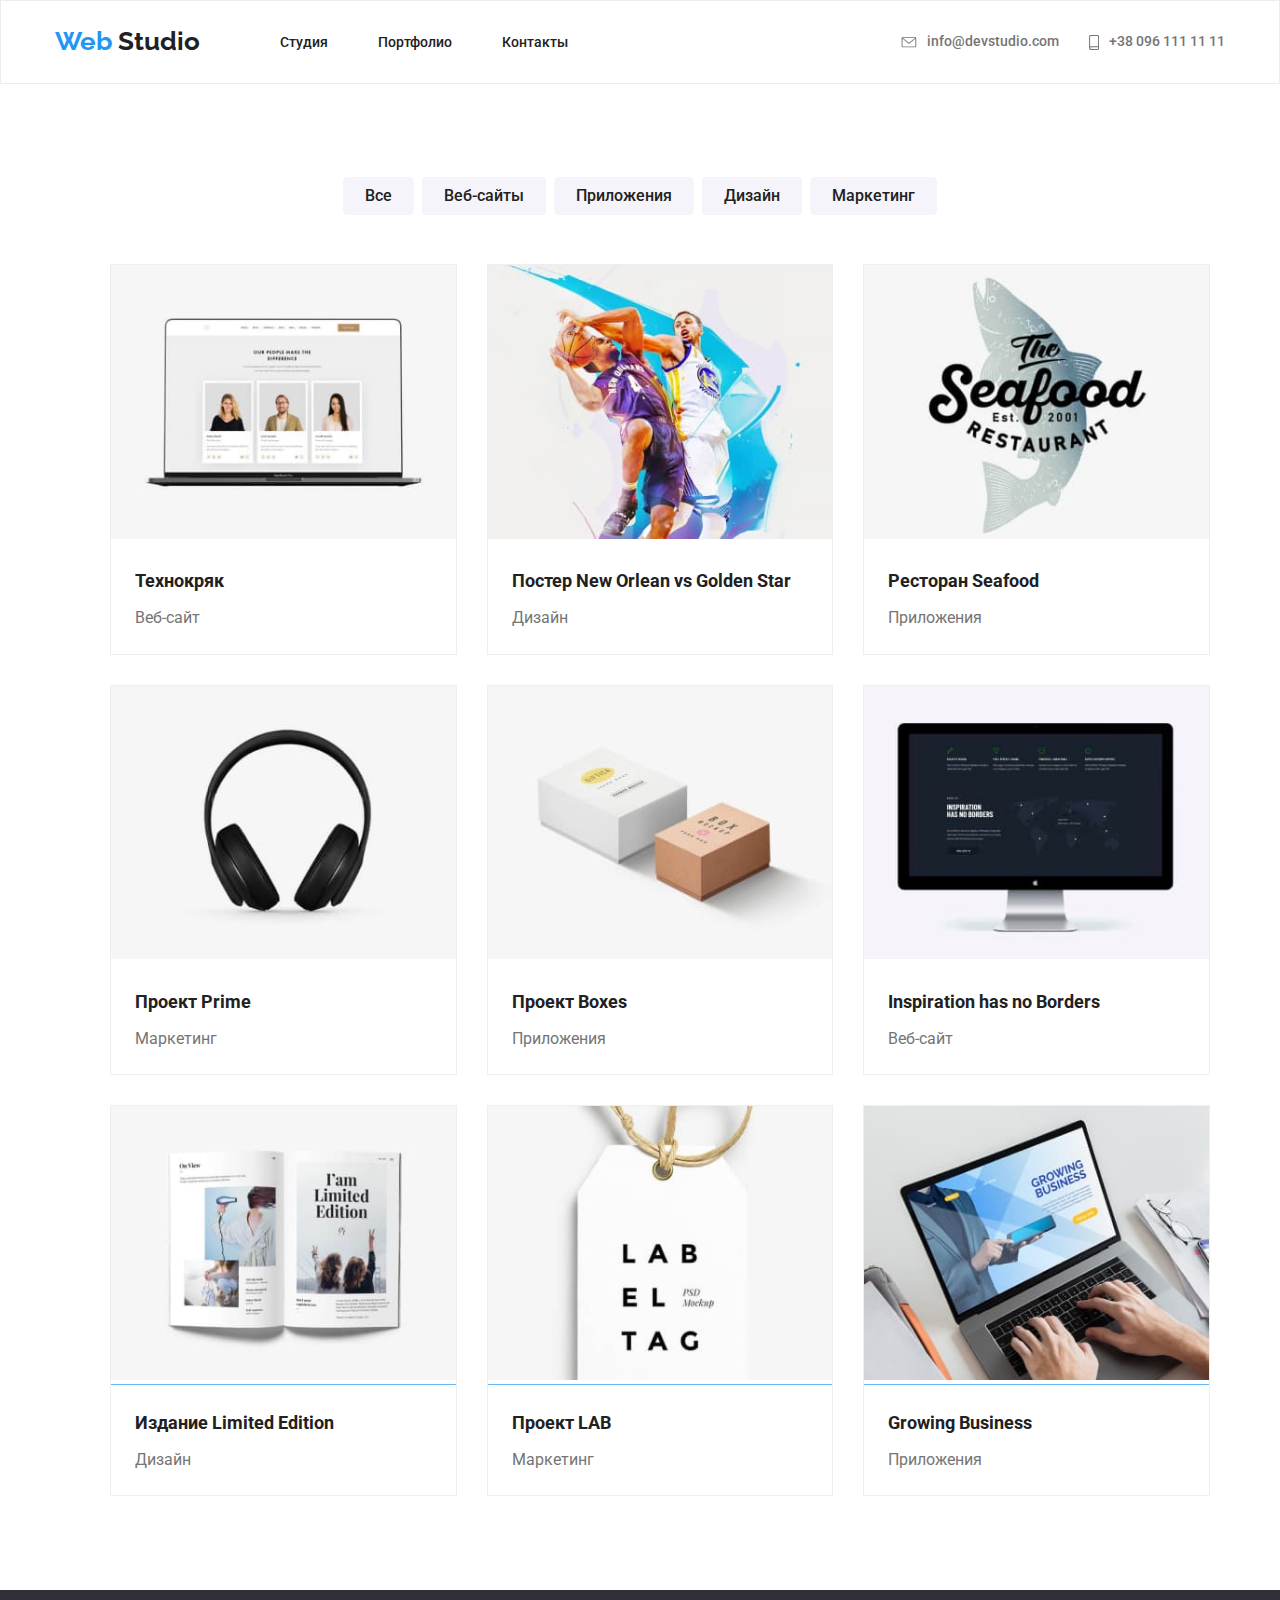
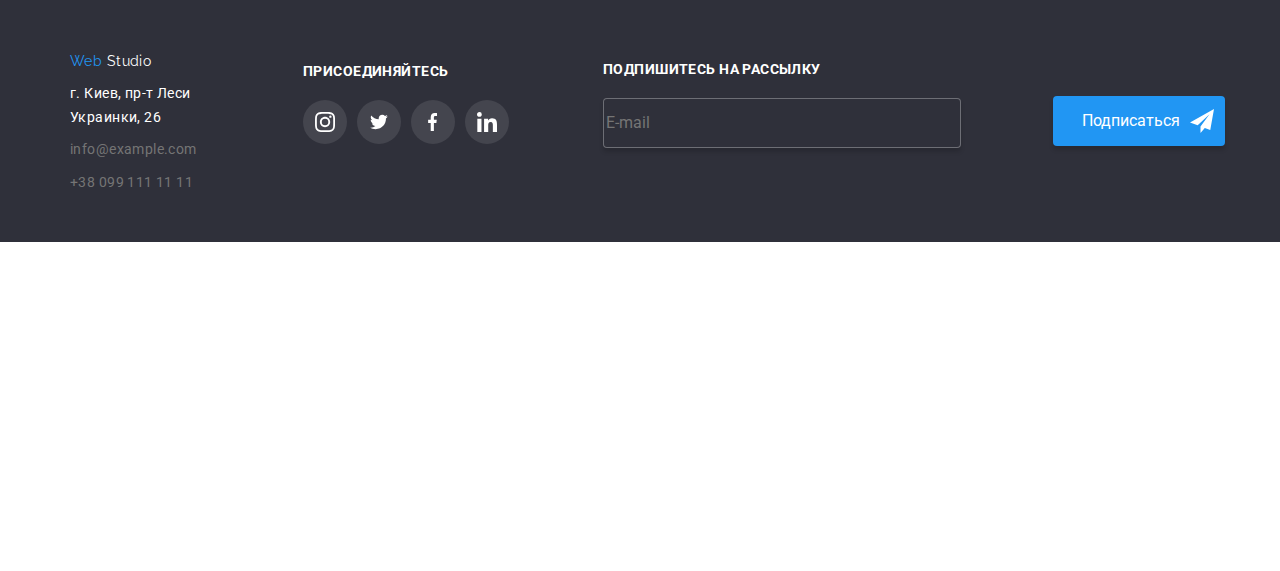
==== portfolio.html @ 1dc83dec "Копирует файлы дз 7" ====
<!DOCTYPE html>
<html lang="en">
  <head>
    <meta charset="UTF-8" />
    <meta name="viewport" content="width=device-width, initial-scale=1.0" />
    <title>Homework1</title>
    <link
      href="https://fonts.googleapis.com/css2?family=Raleway:wght@700&family=Roboto:wght@400;500;700;900&display=swap"
      rel="stylesheet"
    />
    <link
      rel="stylesheet"
      href="https://cdnjs.cloudflare.com/ajax/libs/modern-normalize/0.6.0/modern-normalize.min.css"
    />

    <link rel="stylesheet" href="./css/main.min.css" />
  </head>
  <body>
    <header class="page-header">
      <nav class="container main-nav">
        <a href="./index.html" class="logo">
          <span class="logo-accent">Web</span>
          <span class="logo-black">Studio</span>
        </a>
        <ul class="site-nav list">
          <li class="item"><a href="#" class="link border">Студия</a></li>
          <li class="item">
            <a href="./portfolio.html" class="link">Портфолио</a>
          </li>
          <li class="item"><a href="#" class="link">Контакты</a></li>
        </ul>
        <ul class="adress-nav list">
          <li class="item">
            <a href="mailto:@devstudio.com" class="link">
              <svg class="icon-message" width="16px" height="11px">
                <use href="./img/symbol-defs (1).svg#icon-message"></use>
              </svg>
              info@devstudio.com
            </a>
          </li>
          <li class="item">
            <a href="tel:+380961111111" class="link">
              <svg class="icon-telephone" width="10px" height="15px">
                <use href="./img/symbol-defs (1).svg#icon-telephone"></use>
              </svg>
              +38 096 111 11 11</a
            >
          </li>
        </ul>
      </nav>
    </header>
    <main>
      <section class="portfolio">
        <div class="container">
          <h1 class="heading">Sites</h1>
          <ul class="list-button">
            <li class="item"><button class="button">Все</button></li>
            <li class="item"><button class="button">Веб-сайты</button></li>
            <li class="item"><button class="button">Приложения</button></li>
            <li class="item"><button class="button">Дизайн</button></li>
            <li class="item"><button class="button">Маркетинг</button></li>
          </ul>

          <ul class="list-flex">
            <li class="flex-item">
              <a class="link" href="#">
                <div class="position-portfolio">
                  <img
                    src="./img/portfolio-1.jpg"
                    alt="Технокряк"
                    width="100%"
                  />
                  <p class="text">
                    Технокряк это современная площадка распространения
                    коронавируса. Компании используют эту платформу для
                    цифрового шпионажа и атак на защищённые сервера конкурентов.
                  </p>
                </div>
                <div>
                  <h2 class="title">Технокряк</h2>
                  <p class="site">Веб-сайт</p>
                </div>
              </a>
            </li>
            <li class="flex-item">
              <a href="#" class="link">
                <div class="position-portfolio">
                  <img
                    src="./img/portfolio-2.jpg"
                    alt="Постер New Orlean vs Golden Star"
                    width="100%"
                  />
                  <p class="text">
                    Технокряк это современная площадка распространения
                    коронавируса. Компании используют эту платформу для
                    цифрового шпионажа и атак на защищённые сервера конкурентов.
                  </p>
                </div>
                <div>
                  <h2 class="title">Постер New Orlean vs Golden Star</h2>
                  <p class="site">Дизайн</p>
                </div>
              </a>
            </li>
            <li class="flex-item">
              <a href="#" class="link">
                <div class="position-portfolio">
                  <img
                    src="./img/portfolio-3.jpg"
                    alt="Ресторан Seafood"
                    width="100%"
                  />
                  <p class="text">
                    Технокряк это современная площадка распространения
                    коронавируса. Компании используют эту платформу для
                    цифрового шпионажа и атак на защищённые сервера конкурентов.
                  </p>
                </div>
                <div>
                  <h2 class="title">Ресторан Seafood</h2>
                  <p class="site">Приложения</p>
                </div>
              </a>
            </li>
            <li class="flex-item">
              <a href="#" class="link">
                <div class="position-portfolio">
                  <img
                    src="./img/portfolio-4.jpg"
                    alt="Проект Prime"
                    width="100%"
                  />
                  <p class="text">
                    Технокряк это современная площадка распространения
                    коронавируса. Компании используют эту платформу для
                    цифрового шпионажа и атак на защищённые сервера конкурентов.
                  </p>
                </div>
                <div>
                  <h2 class="title">Проект Prime</h2>
                  <p class="site">Маркетинг</p>
                </div>
              </a>
            </li>
            <li class="flex-item">
              <a href="#" class="link">
                <div class="position-portfolio">
                  <img
                    src="./img/portfolio-5.jpg"
                    alt="Проект Boxes"
                    width="100%"
                  />

                  <p class="text">
                    Технокряк это современная площадка распространения
                    коронавируса. Компании используют эту платформу для
                    цифрового шпионажа и атак на защищённые сервера конкурентов.
                  </p>
                </div>
                <div>
                  <h2 class="title">Проект Boxes</h2>
                  <p class="site">Приложения</p>
                </div>
              </a>
            </li>
            <li class="flex-item">
              <a href="#" class="link">
                <div class="position-portfolio">
                  <img
                    src="./img/portfolio-6.jpg"
                    alt="Inspiration has no Borders"
                    width="100%"
                  />

                  <p class="text">
                    Технокряк это современная площадка распространения
                    коронавируса. Компании используют эту платформу для
                    цифрового шпионажа и атак на защищённые сервера конкурентов.
                  </p>
                </div>
                <div>
                  <h2 class="title">Inspiration has no Borders</h2>
                  <p class="site">Веб-сайт</p>
                </div>
              </a>
            </li>
            <li class="flex-item">
              <a href="#" class="link">
                <div class="position-portfolio">
                  <img
                    src="./img/portfolio-7.jpg"
                    alt="Издание Limited Edition"
                    width="100%"
                  />
                  <p class="text">
                    Технокряк это современная площадка распространения
                    коронавируса. Компании используют эту платформу для
                    цифрового шпионажа и атак на защищённые сервера конкурентов.
                  </p>
                </div>
                <div>
                  <h2 class="title">Издание Limited Edition</h2>
                  <p class="site">Дизайн</p>
                </div>
              </a>
            </li>
            <li class="flex-item">
              <a href="#" class="link">
                <div class="position-portfolio">
                  <img
                    src="./img/portfolio-8.jpg"
                    alt="Проект LAB"
                    width="100%"
                  />
                  <p class="text">
                    Технокряк это современная площадка распространения
                    коронавируса. Компании используют эту платформу для
                    цифрового шпионажа и атак на защищённые сервера конкурентов.
                  </p>
                </div>
                <div>
                  <h2 class="title">Проект LAB</h2>
                  <p class="site">Маркетинг</p>
                </div>
              </a>
            </li>
            <li class="flex-item">
              <a href="#" class="link">
                <div class="position-portfolio">
                  <img
                    src="./img/portfolio-9.jpg"
                    alt="Growing Business"
                    width="100%"
                  />
                  <p class="text">
                    Технокряк это современная площадка распространения
                    коронавируса. Компании используют эту платформу для
                    цифрового шпионажа и атак на защищённые сервера конкурентов.
                  </p>
                </div>
                <div>
                  <h2 class="title">Growing Business</h2>
                  <p class="site">Приложения</p>
                </div>
              </a>
            </li>
          </ul>
        </div>
      </section>
    </main>
    <footer class="footer">
      <div class="container">
        <div class="flex-container">
          <div class="footer-adress">
            <a href="./index.html" class="logo link">
              <span class="logo-accent">Web</span>
              <span class="logo-white">Studio</span>
            </a>
            <ul class="list">
              <li class="item">
                <p class="text">г. Киев, пр-т Леси Украинки, 26</p>
              </li>
              <li class="item">
                <a href="mailto:info@example.com" class="link"
                  >info@example.com</a
                >
              </li>
              <li class="item">
                <a href="tel:+380991111111" class="link">+38 099 111 11 11</a>
              </li>
            </ul>
          </div>

          <div class="join">
            <b class="title">Присоединяйтесь</b>
            <ul class="list">
              <li class="item">
                <a href="https://www.instagram.com/" class="link">
                  <svg class="social" width="20px" height="20px">
                    <use href="./img/symbol-defs (1).svg#icon-instagram"></use>
                  </svg>
                </a>
              </li>
              <li class="item">
                <a href="https://twitter.com/" class="link">
                  <svg class="social" width="20px" height="16px">
                    <use href="./img/symbol-defs (1).svg#icon-twitter"></use>
                  </svg>
                </a>
              </li>
              <li class="item">
                <a href="https://www.facebook.com/" class="link">
                  <svg class="social" width="10px" height="20px">
                    <use href="./img/symbol-defs (1).svg#icon-facebook"></use>
                  </svg>
                </a>
              </li>
              <li class="item">
                <a href="https://www.linkedin.com/" class="link">
                  <svg class="social" width="20px" height="20px">
                    <use href="./img/symbol-defs (1).svg#icon-linkedin"></use>
                  </svg>
                </a>
              </li>
            </ul>
          </div>

          <form class="form">
            <b class="title">Подпишитесь на рассылку</b>
            <div class="email">
              <label class="label">
                <input
                  class="input"
                  type="email"
                  name="mail"
                  placeholder="E-mail"
                />
              </label>
            </div>
          </form>
          <button class="btn">
            Подписаться
            <svg class="icon-telegram" width="24px" height="24px">
              <use href="./img/telegram (2).svg#icon-telegram"></use>
            </svg>
          </button>
        </div>
      </div>
    </footer>
  </body>
</html>
---- css/main.min.css ----
body{background-color:#ffffff;color:#757575;font-family:'Roboto', sans-serif}.container{width:1200px;padding-left:15px;padding-right:15px;margin-left:auto;margin-right:auto}p{margin:0}h1,h2,h3,h4,h5,h6{margin:0}a.link{margin-right:0}.list{margin:0;padding:0}.page-header{border:1px solid #ececec}.logo{font-family:'Raleway', sans-serif;font-weight:700;font-size:26px;line-height:1.2;text-decoration:none}.logo-white{color:#fff}.logo-accent{color:#2196f3}.logo-black{color:#212121}.site-nav,.adress-nav{list-style:none}.site-nav{display:-webkit-box;display:-ms-flexbox;display:flex;-webkit-box-align:center;-ms-flex-align:center;align-items:center;margin-left:80px;padding-top:32px;padding-bottom:32px}.site-nav .link{color:#212121;font-weight:500;font-size:14px;line-height:1.14;text-decoration:none;-webkit-transition:250ms cubic-bezier(0.4, 0, 0.2, 1);transition:250ms cubic-bezier(0.4, 0, 0.2, 1)}.site-nav .link:hover,.site-nav .link:focus{color:#2196f3}.site-nav .item:not(:last-child){margin-right:50px}.adress-nav{display:-webkit-box;display:-ms-flexbox;display:flex;margin-left:auto;padding-top:32px;padding-bottom:32px}.adress-nav .link{display:-webkit-box;display:-ms-flexbox;display:flex;-webkit-box-align:center;-ms-flex-align:center;align-items:center;-webkit-transition:250ms cubic-bezier(0.4, 0, 0.2, 1);transition:250ms cubic-bezier(0.4, 0, 0.2, 1);font-weight:500;font-size:14px;line-height:1.14;text-decoration:none;color:#757575}.adress-nav .link:hover,.adress-nav .link:focus{color:#2196f3}.adress-nav .item:not(:first-child){margin-left:30px}.main-nav{display:-webkit-box;display:-ms-flexbox;display:flex;-webkit-box-align:center;-ms-flex-align:center;align-items:center}.main-nav .logo{display:block;padding-top:24px;padding-bottom:25px}.icon-message,.icon-telephone{margin-right:10px;-webkit-box-align:center;-ms-flex-align:center;align-items:center;fill:currentColor}.footer{background-color:#2f303a;margin-top:94px;height:252px}.footer ul{list-style:none}.footer .link{text-decoration:none}.footer .logo{display:block;padding-left:15px;margin-bottom:8px}.footer .container{width:1200px;padding-left:15px;padding-right:15px;margin-left:auto;margin-right:auto}.footer .flex-container{display:-webkit-box;display:-ms-flexbox;display:flex}.footer-adress{margin-top:60px}.footer-adress .list{margin-right:69px;padding-left:15px}.footer-adress .link{color:#757575;font-weight:400;font-size:14px;line-height:1.7;letter-spacing:0.03em;-webkit-transition:250ms cubic-bezier(0.4, 0, 0.2, 1);transition:250ms cubic-bezier(0.4, 0, 0.2, 1)}.footer-adress .link:hover,.footer-adress .link:focus{color:#2196f3}.footer-adress .text{font-weight:400;font-size:14px;line-height:1.7;letter-spacing:0.03em;color:#fff}.footer-adress .item:not(:last-child){margin-bottom:9px}.join{margin-right:94px;margin-top:72px}.join .title{font-weight:700;font-size:14px;line-height:1.14;letter-spacing:0.03em;text-transform:uppercase;color:#fff;margin-bottom:20px}.join .list{display:-webkit-box;display:-ms-flexbox;display:flex}.join .item:not(:last-child){margin-right:10px}.join .link{display:-webkit-box;display:-ms-flexbox;display:flex;-webkit-box-align:center;-ms-flex-align:center;align-items:center;-webkit-box-pack:center;-ms-flex-pack:center;justify-content:center;-webkit-transition:250ms cubic-bezier(0.4, 0, 0.2, 1);transition:250ms cubic-bezier(0.4, 0, 0.2, 1);border-radius:50%;background:rgba(255,255,255,0.1);width:44px;height:44px;margin-top:20px}.join .link:hover,.join .link:focus{color:#fff;background-color:#2196f3}.join .social{fill:#fff}.form .title{display:inline-block;margin-top:72px;margin-bottom:20px;font-family:Roboto, sans-serif;font-weight:700;font-size:14px;line-height:1.14;letter-spacing:0.03em;text-transform:uppercase;color:#fff}.form .input{border:1px solid rgba(255,255,255,0.3);-webkit-box-shadow:0px 4px 4px rgba(0,0,0,0.15);box-shadow:0px 4px 4px rgba(0,0,0,0.15);border-radius:4px;background:#2f303a;width:358px;height:50px;color:#fff}.form .email{width:358px;height:50px}.btn{display:-webkit-box;display:-ms-flexbox;display:flex;-webkit-box-align:center;-ms-flex-align:center;align-items:center;color:#fff;background:#2196f3;-webkit-box-shadow:0px 4px 4px rgba(0,0,0,0.15);box-shadow:0px 4px 4px rgba(0,0,0,0.15);border-radius:4px;width:200px;height:50px;border:none;padding-left:29px;margin-left:12px;margin-top:106px}.btn .icon-telegram{margin-left:10px}.hero{background-color:#000000;background-image:-webkit-gradient(linear, left top, right top, from(rgba(47,48,58,0.8)), to(rgba(47,48,58,0.8))),url("../img/hero.jpg");background-image:linear-gradient(to right, rgba(47,48,58,0.8), rgba(47,48,58,0.8)),url("../img/hero.jpg");background-repeat:no-repeat;background-size:cover;background-position:center;max-width:1600px;height:600px;margin-left:auto;margin-right:auto}.hero .container{width:1200px;text-align:center;margin-left:auto;margin-right:auto}.hero .title{color:#fff;font-weight:900;font-size:44px;line-height:1.36;text-transform:uppercase;text-align:center;margin-bottom:30px;padding-top:200px}.hero .button{display:inline-block;text-align:center;padding:10px 32px;background-color:#2196f3;color:#fff;text-decoration:none;font-weight:700;font-size:16px;line-height:1.9}.advantage{width:1200px;margin-left:auto;margin-right:auto;margin-bottom:94px;padding-left:15px;padding-right:15px}.advantage .list{display:-webkit-box;display:-ms-flexbox;display:flex;list-style:none}.advantage .item:not(:last-child){margin-right:30px}.advantage .vector{width:270px;height:120px;background:#f5f4fa;padding-top:25px;padding-bottom:25px}.advantage .vector-background{margin-top:94px;margin-bottom:30px}.advantage .title{color:#212121;font-weight:700;font-size:14px;line-height:1.14;text-transform:uppercase;margin-bottom:10px}.advantage .text{font-weight:400;font-size:14px;line-height:1.7}.work{width:1200px;padding-right:15px;padding-left:15px;margin-bottom:94px;margin-left:auto;margin-right:auto}.work .apps{position:relative}.work .list{display:-webkit-box;display:-ms-flexbox;display:flex;-webkit-box-pack:center;-ms-flex-pack:center;justify-content:center}.work .item:not(:last-child){margin-right:30px}.work .title{color:#212121;font-weight:700;font-size:36px;line-height:1.16;text-align:center;margin-bottom:50px}.work .text{position:absolute;bottom:0;left:0;display:-webkit-box;display:-ms-flexbox;display:flex;-webkit-box-align:center;-ms-flex-align:center;align-items:center;-webkit-box-pack:center;-ms-flex-pack:center;justify-content:center;background:rgba(47,48,58,0.8);width:370px;height:70px;color:#fff;font-weight:700;font-size:14px;line-height:1.14;text-transform:uppercase}.work .list{list-style:none}.features{background-color:#f5f4fa;margin-top:94px;min-width:1200px;height:702px;margin-left:auto;margin-right:auto;padding-left:15px;padding-right:15px}.features .title{color:#212121;font-weight:700;font-size:36px;line-height:1.16;text-align:center;margin-bottom:50px;padding-top:94px}.list-team{display:-webkit-box;display:-ms-flexbox;display:flex;-webkit-box-pack:center;-ms-flex-pack:center;justify-content:center;list-style:none;margin:0;padding:0}.list-team .name{color:#212121;font-weight:500;font-size:16px;line-height:1.18;text-align:center}.list-team .function{font-weight:400;font-size:16px;line-height:1.18;text-align:center}.list-team .link{text-decoration:none}.list-team .link:hover,.list-team .link:focus{color:#2196f3}.list-team .list-team{list-style:none}.list-team .link{display:-webkit-box;display:-ms-flexbox;display:flex;-webkit-box-align:center;-ms-flex-align:center;align-items:center;-webkit-box-pack:center;-ms-flex-pack:center;justify-content:center;border-radius:50%;width:44px;height:44px;-webkit-transition:250ms cubic-bezier(0.4, 0, 0.2, 1);transition:250ms cubic-bezier(0.4, 0, 0.2, 1);fill:#afb1b8}.list-team .link:hover,.list-team .link:focus{background-color:#2196f3;fill:#fff}.list-team .item-cards{-webkit-box-shadow:0px 2px 1px rgba(0,0,0,0.2),0px 1px 1px rgba(0,0,0,0.14),0px 1px 3px rgba(0,0,0,0.12);box-shadow:0px 2px 1px rgba(0,0,0,0.2),0px 1px 1px rgba(0,0,0,0.14),0px 1px 3px rgba(0,0,0,0.12);border-radius:0px 0px 4px 4px;margin-bottom:94px;width:270px;text-decoration:none}.list-team .item-cards:not(:last-child){margin-right:30px}.list-team .name{margin-top:30px;margin-bottom:10px}.list-team .function{margin-bottom:16px}.list-team .item:not(:last-child){margin-right:10px}.list-team .list-social{padding:0;margin-left:32px;margin-right:32px;padding-bottom:24px;display:-webkit-box;display:-ms-flexbox;display:flex;-webkit-box-align:center;-ms-flex-align:center;align-items:center;-webkit-box-pack:center;-ms-flex-pack:center;justify-content:center;list-style:none}.container-clients{width:1170px;margin-right:auto;margin-left:auto;padding-left:15px;padding-right:15px}.container-clients .list{display:-webkit-box;display:-ms-flexbox;display:flex;-webkit-box-pack:center;-ms-flex-pack:center;justify-content:center;-webkit-box-align:center;-ms-flex-align:center;align-items:center}.container-clients .item{display:-webkit-box;display:-ms-flexbox;display:flex;-webkit-box-align:center;-ms-flex-align:center;align-items:center;-webkit-box-pack:center;-ms-flex-pack:center;justify-content:center;width:170px;height:90px;border:1px solid #afb1b8;-webkit-box-sizing:border-box;box-sizing:border-box;border-radius:4px;-webkit-transition:250ms cubic-bezier(0.4, 0, 0.2, 1);transition:250ms cubic-bezier(0.4, 0, 0.2, 1)}.container-clients .item:not(:last-child){margin-right:30px}.container-clients .item:hover,.container-clients .item:focus{background-color:#2196f3}.container-clients .clients-logo{fill:#afb1b8}.container-clients .list{list-style:none}.clients .title{color:#212121;font-weight:700;font-size:36px;line-height:1.16;text-align:center;margin-bottom:50px;margin-top:94px}.portfolio{margin-top:93px;margin-left:auto;margin-right:auto}.portfolio .list-flex{-ms-flex-wrap:wrap;flex-wrap:wrap;display:-webkit-box;display:-ms-flexbox;display:flex}.portfolio .list-button{display:-webkit-box;display:-ms-flexbox;display:flex;-webkit-box-pack:center;-ms-flex-pack:center;justify-content:center}.portfolio .container{width:1170px;padding-left:15px;padding-right:15px;margin-left:auto;margin-right:auto}.portfolio .heading{display:none}.portfolio .button{font-family:inherit;color:#212121;font-weight:500;font-size:16px;line-height:1.6;border:0;background:#f5f4fa;border-radius:4px;padding:6px 22px}.portfolio .button:hover,.portfolio .button:focus{color:#fff;background-color:#2196f3}.portfolio .list{list-style:none}.portfolio .title{color:#212121;font-weight:700;font-size:18px;line-height:2;margin-top:20px;padding-right:24px;padding-left:24px}.portfolio .link{text-decoration:none}.portfolio .site{color:#757575;font-weight:400;font-size:16px;line-height:1.9;margin-top:4px;padding-bottom:20px;padding-left:24px;padding-right:24px}.portfolio .text{font-weight:normal;font-size:18px;line-height:1.55}.position-portfolio{position:relative;overflow:hidden}.position-portfolio .text{position:absolute;bottom:0;left:0;background:rgba(33,150,243,0.9);color:#fff;width:100%;height:100%;-webkit-transform:translateY(100%);transform:translateY(100%);-webkit-transition:-webkit-transform 250ms cubic-bezier(0.4, 0, 0.2, 1);transition:-webkit-transform 250ms cubic-bezier(0.4, 0, 0.2, 1);transition:transform 250ms cubic-bezier(0.4, 0, 0.2, 1);transition:transform 250ms cubic-bezier(0.4, 0, 0.2, 1), -webkit-transform 250ms cubic-bezier(0.4, 0, 0.2, 1);opacity:1}.position-portfolio:hover .text{background:rgba(33,150,243,0.9);color:#fff;-webkit-transform:translateY(0);transform:translateY(0);opacity:1}.list-button{margin-bottom:49px;padding:0;list-style:none}.list-button .item{border-radius:4px}.list-button .item:not(:last-child){margin-right:8px}.list-flex{list-style:none}.list-flex .text{display:block;padding-left:24px;padding-right:24px;padding-top:63px;padding-bottom:63px;margin:0;font-size:18px;line-height:1.56;letter-spacing:0.03em}.container .list-button+.list-button{margin-left:9px}.flex-item{border:1px solid #eeeeee}.flex-item{width:calc((100% - 60px) / 3)}.flex-item:nth-child(1){margin-right:30px;margin-bottom:30px}.flex-item:nth-child(2){margin-right:30px;margin-bottom:30px}.flex-item:nth-child(3){margin-bottom:30px}.flex-item:nth-child(4){margin-right:30px;margin-bottom:30px}.flex-item:nth-child(5){margin-right:30px;margin-bottom:30px}.flex-item:nth-child(6){margin-bottom:30px}.flex-item:nth-child(7){margin-right:30px}.flex-item:nth-child(8){margin-right:30px}.flex-item:hover{-webkit-box-shadow:1px 4px 6px rgba(0,0,0,0.16),0px 4px 4px rgba(0,0,0,0.06),0px 1px 1px rgba(0,0,0,0.12);box-shadow:1px 4px 6px rgba(0,0,0,0.16),0px 4px 4px rgba(0,0,0,0.06),0px 1px 1px rgba(0,0,0,0.12)}.backdrop{position:fixed;top:0;left:0;width:100%;height:100%;background:rgba(0,0,0,0.2)}.backdrop.is-hidden{opacity:0;pointer-events:none}.modal{position:absolute;top:50%;left:50%;-webkit-transform:translate(-50%, -50%);transform:translate(-50%, -50%);background:#ffffff;-webkit-box-shadow:0px 2px 1px rgba(0,0,0,0.2),0px 1px 1px rgba(0,0,0,0.14),0px 1px 3px rgba(0,0,0,0.12);box-shadow:0px 2px 1px rgba(0,0,0,0.2),0px 1px 1px rgba(0,0,0,0.14),0px 1px 3px rgba(0,0,0,0.12);border-radius:4px}.button-close{position:absolute;top:0;right:0}.button-submit{width:200px;height:50px;margin-left:165px;margin-top:30px;color:#fff;background:#188ce8;-webkit-box-shadow:0px 4px 4px rgba(0,0,0,0.15);box-shadow:0px 4px 4px rgba(0,0,0,0.15);border-radius:4px;border:0}.button-text{font-family:Roboto, sans-serif;font-weight:700;font-size:16px;line-height:1.87;letter-spacing:0.06em}.contract-text{font-weight:400;font-size:14px;line-height:1.7;letter-spacing:0.03em;color:#757575}textarea{width:448px;height:120px;resize:none}.comment-text{font-weight:400;font-size:14px;line-height:1.14;letter-spacing:0.01em;color:#757575}.form{width:528px;height:581px}.form-input{height:40px;width:448px}.form-email{display:-webkit-box;display:-ms-flexbox;display:flex}.form .text{display:inline-block;padding-right:40px;padding-top:40px;padding-left:40px;margin-bottom:30px;font-family:Roboto, sans-serif;font-weight:700;font-size:20px;line-height:1.15;letter-spacing:0.03em;color:#212121}.form-field{display:-webkit-box;display:-ms-flexbox;display:flex;-webkit-box-orient:vertical;-webkit-box-direction:normal;-ms-flex-direction:column;flex-direction:column;margin-bottom:28px;padding-left:40px;padding-right:40px}.form-label{position:absolute;top:50%;left:40px;-webkit-transform:translateY(-50%);transform:translateY(-50%);-webkit-transition:-webkit-transform 250ms cubic-bezier(0.4, 0, 0.2, 1);transition:-webkit-transform 250ms cubic-bezier(0.4, 0, 0.2, 1);transition:transform 250ms cubic-bezier(0.4, 0, 0.2, 1);transition:transform 250ms cubic-bezier(0.4, 0, 0.2, 1), -webkit-transform 250ms cubic-bezier(0.4, 0, 0.2, 1);font-family:Roboto, sans-serif;font-weight:400;font-size:14px;line-height:1.14;letter-spacing:0.01em;color:#757575}.form-field-position{position:relative;margin-bottom:28px}.form-field-comment{position:relative}.form-label-comment{position:absolute;top:12px;left:16px;font-family:Roboto, sans-serif;font-weight:400;font-size:14px;line-height:1.14;letter-spacing:0.01em;color:#757575}.form-input:focus+.form-label,.form-input:not(:placeholder-shown)+.form-label{-webkit-transform:translateY(-40px);transform:translateY(-40px)}.form-label-comment{-webkit-transition:-webkit-transform 250ms cubic-bezier(0.4, 0, 0.2, 1);transition:-webkit-transform 250ms cubic-bezier(0.4, 0, 0.2, 1);transition:transform 250ms cubic-bezier(0.4, 0, 0.2, 1);transition:transform 250ms cubic-bezier(0.4, 0, 0.2, 1), -webkit-transform 250ms cubic-bezier(0.4, 0, 0.2, 1)}textarea:focus+.form-label-comment,textarea:not(:placeholder-shown)+.form-label-comment{-webkit-transform:translateY(-35px);transform:translateY(-35px)}.icon-form{position:absolute;left:-19px;-webkit-transform:translateY(-50%);transform:translateY(-50%);top:50%;margin-right:10px}.icon-close{position:absolute;top:0;right:0;background:#ffffff;border:1px solid rgba(0,0,0,0.1);-webkit-box-sizing:border-box;box-sizing:border-box;border-radius:50%;margin-top:8px;margin-right:8px}.icon-close:hover{fill:#2196f3}.form-input:focus+.form-label,.form-input:not(:placeholder-shown)+.form-label{fill:#2196f3;color:#2196f3}.button-close{width:30px;height:30px;border:0;background-color:#ffffff}textarea:focus+.form-label-comment .comment-text,textarea:not(:placeholder-shown)+.form-label-comment .comment-text{color:#2196f3}.link-checkbox{text-decoration:underline;color:#2196f3}.label-checkbox{margin-left:54px}.wrapper-checkbox{position:relative}.check{position:absolute;left:54px;top:3px;display:inline-block;width:15px;height:15px;border:2px solid #212121;border-radius:4px}.checkbox-input:checked+.check{background-color:#2196f3;background-image:url(/img/check.svg);background-size:contain}.checkbox-input{width:15px}
/*# sourceMappingURL=main.min.css.map */
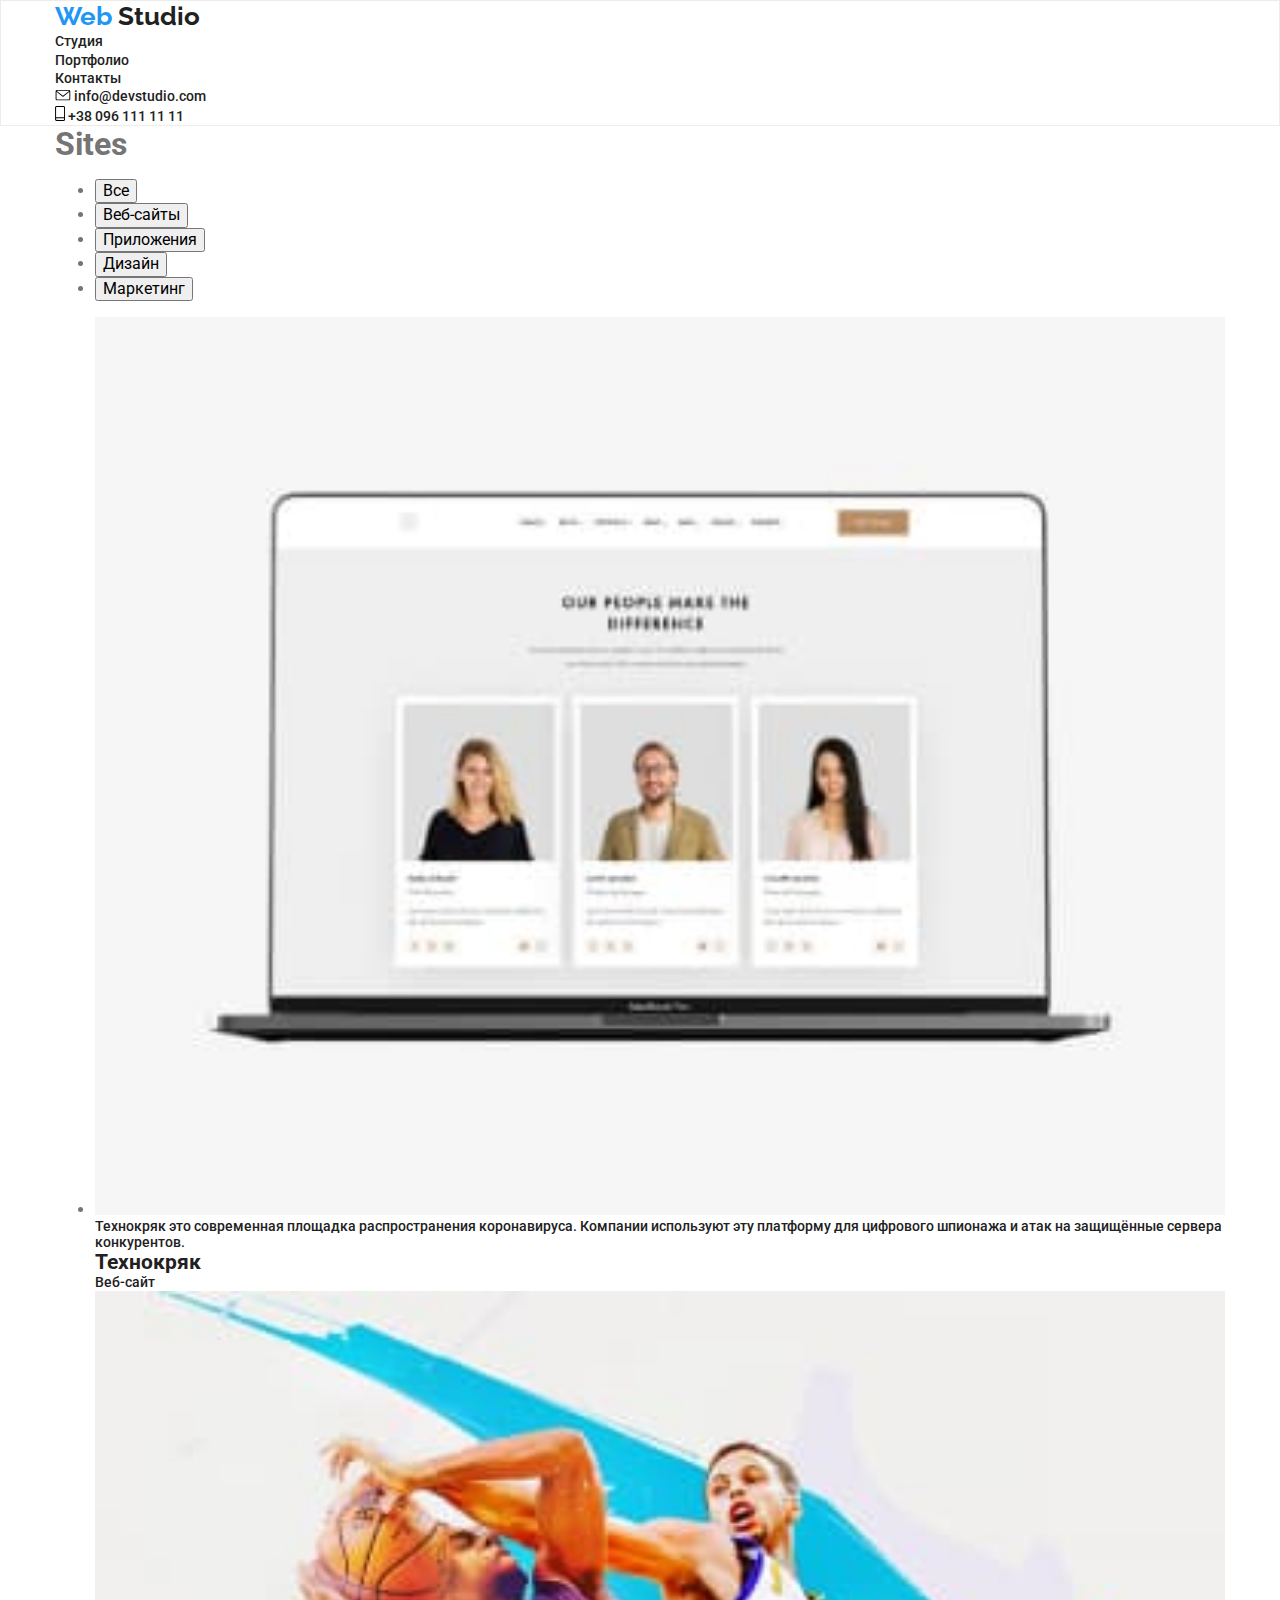
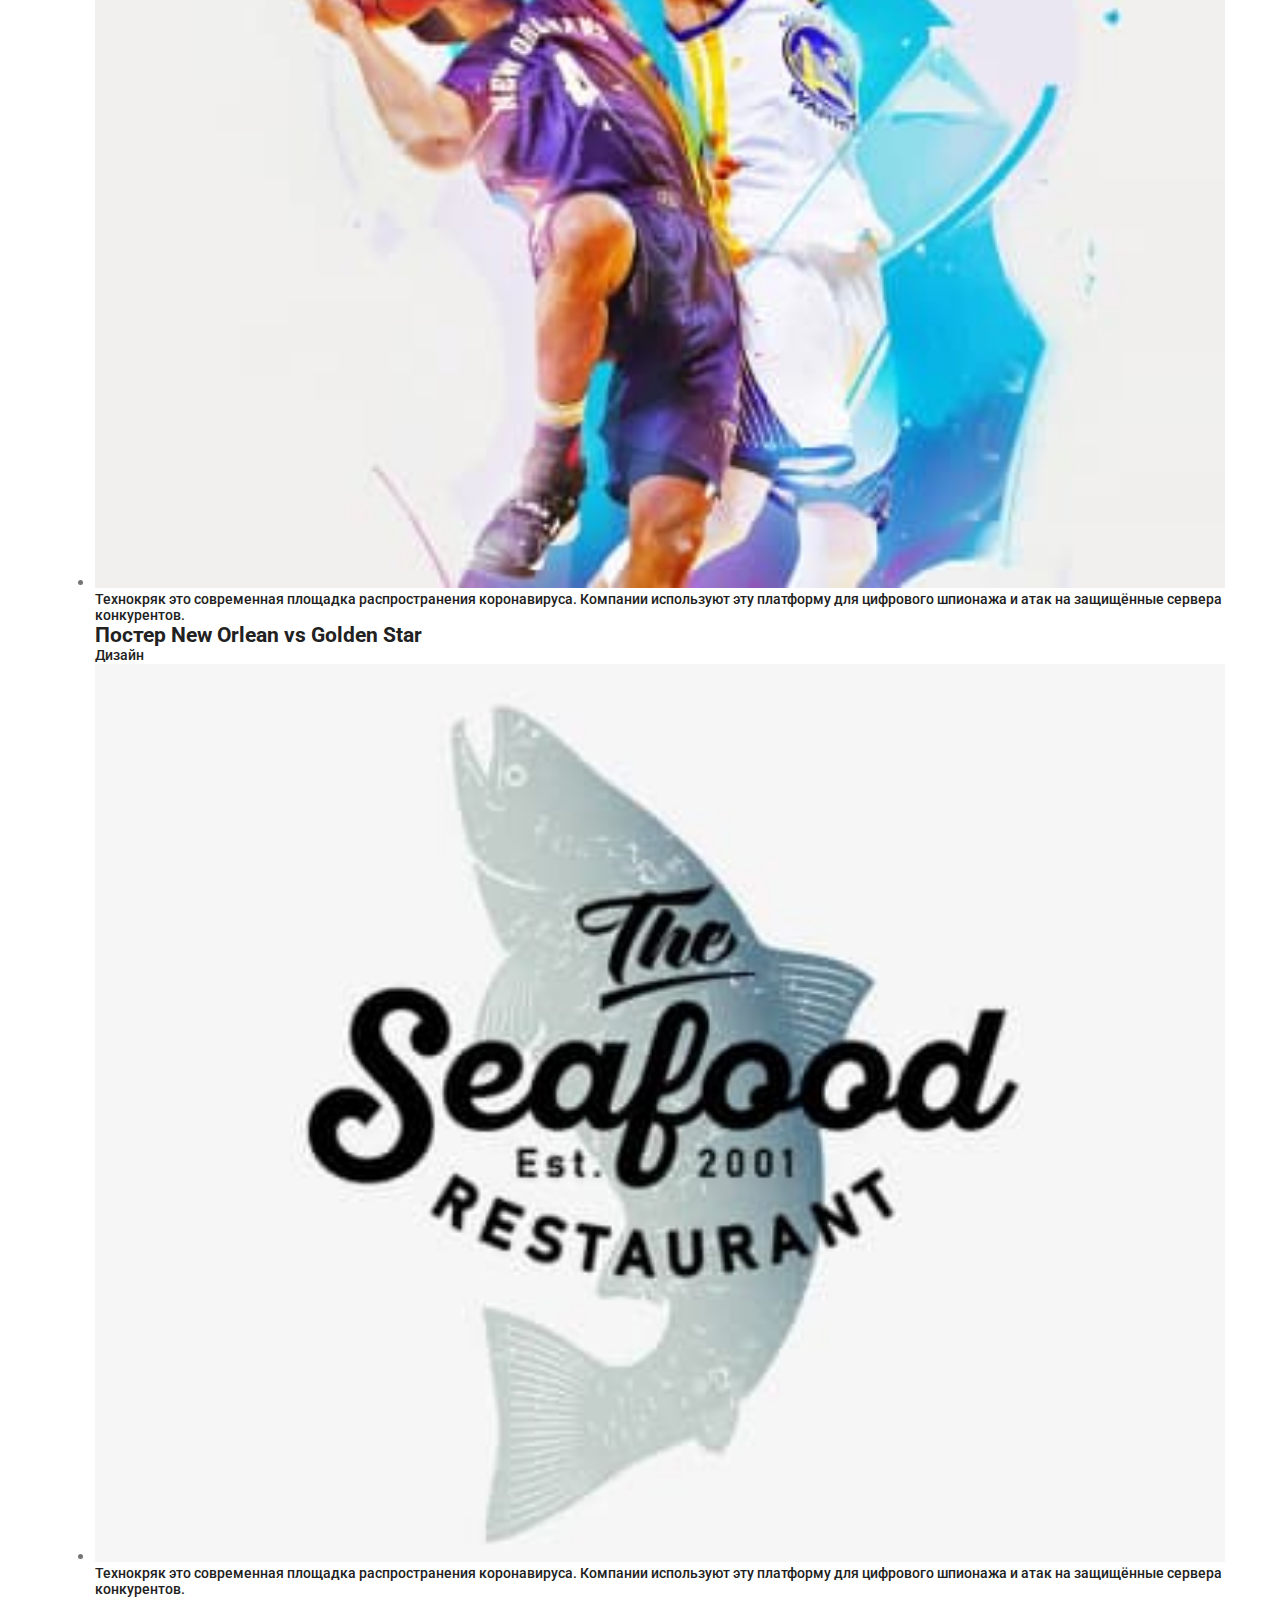
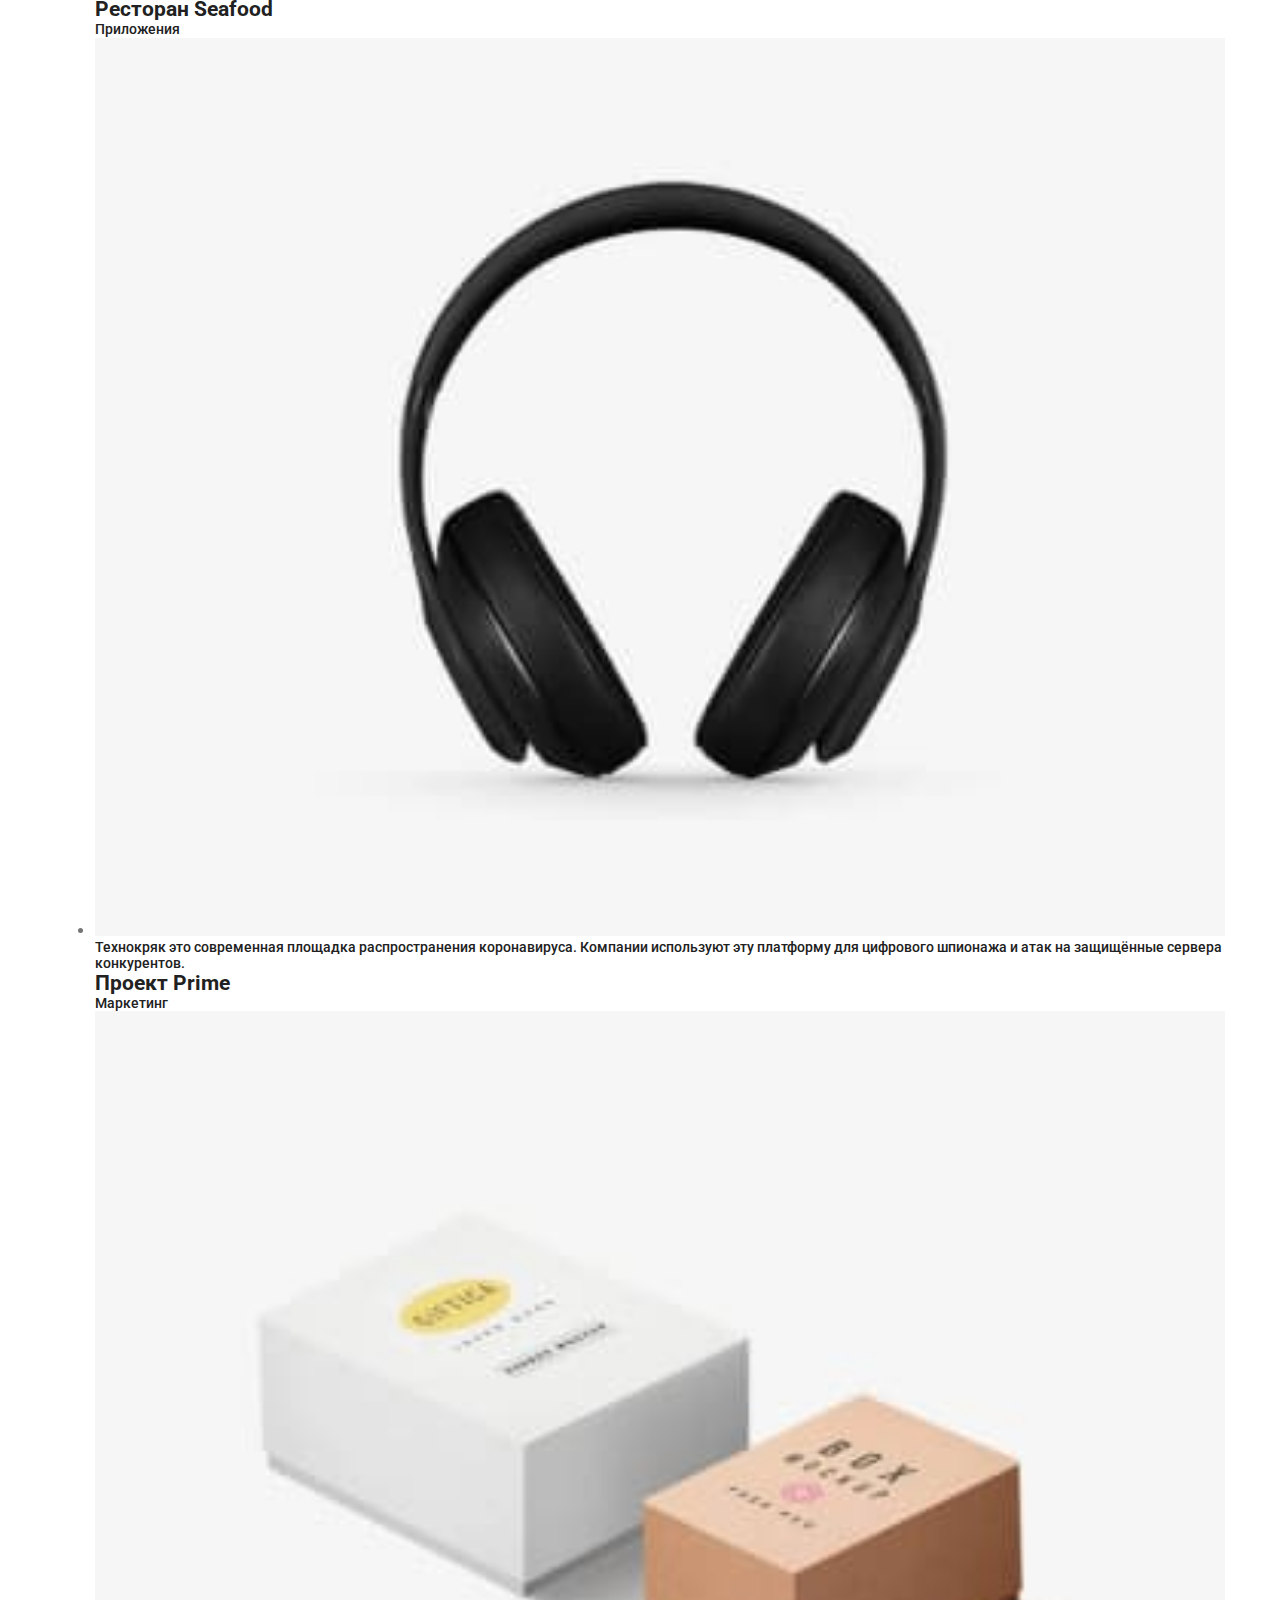
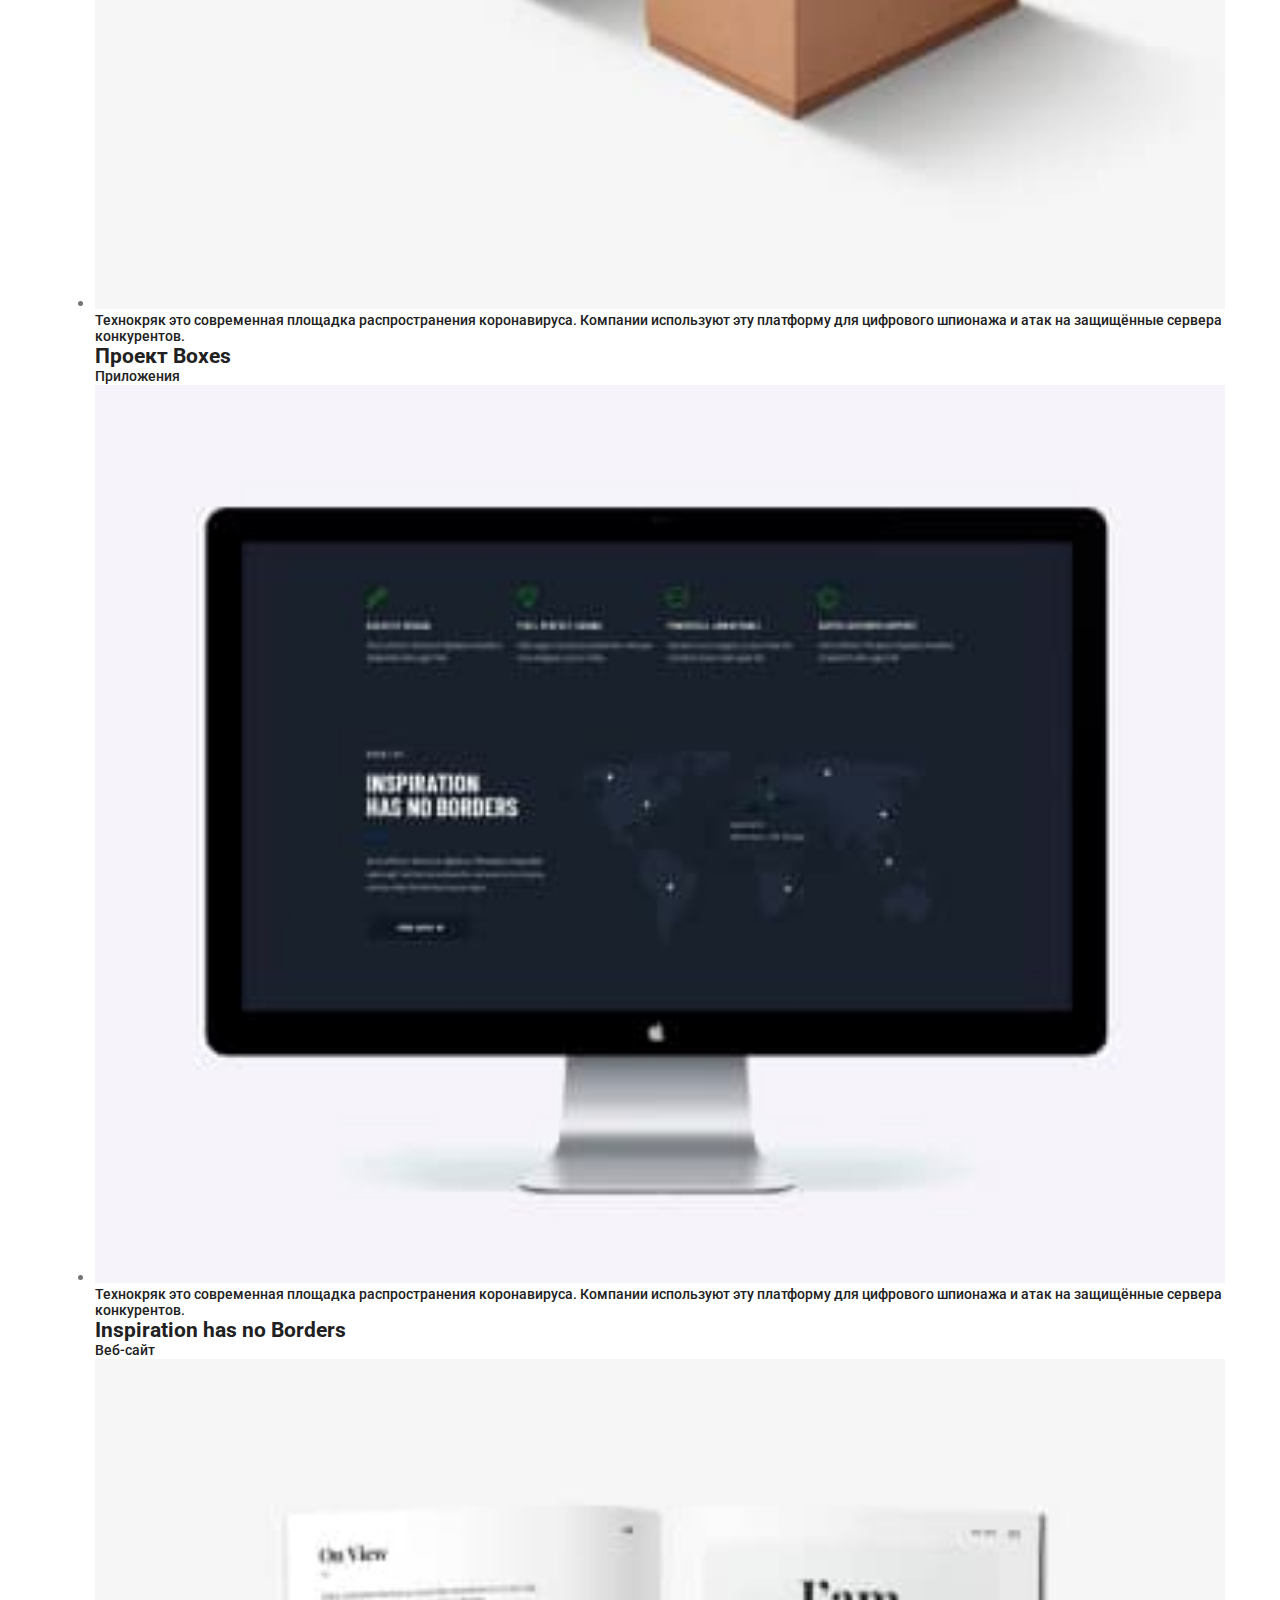
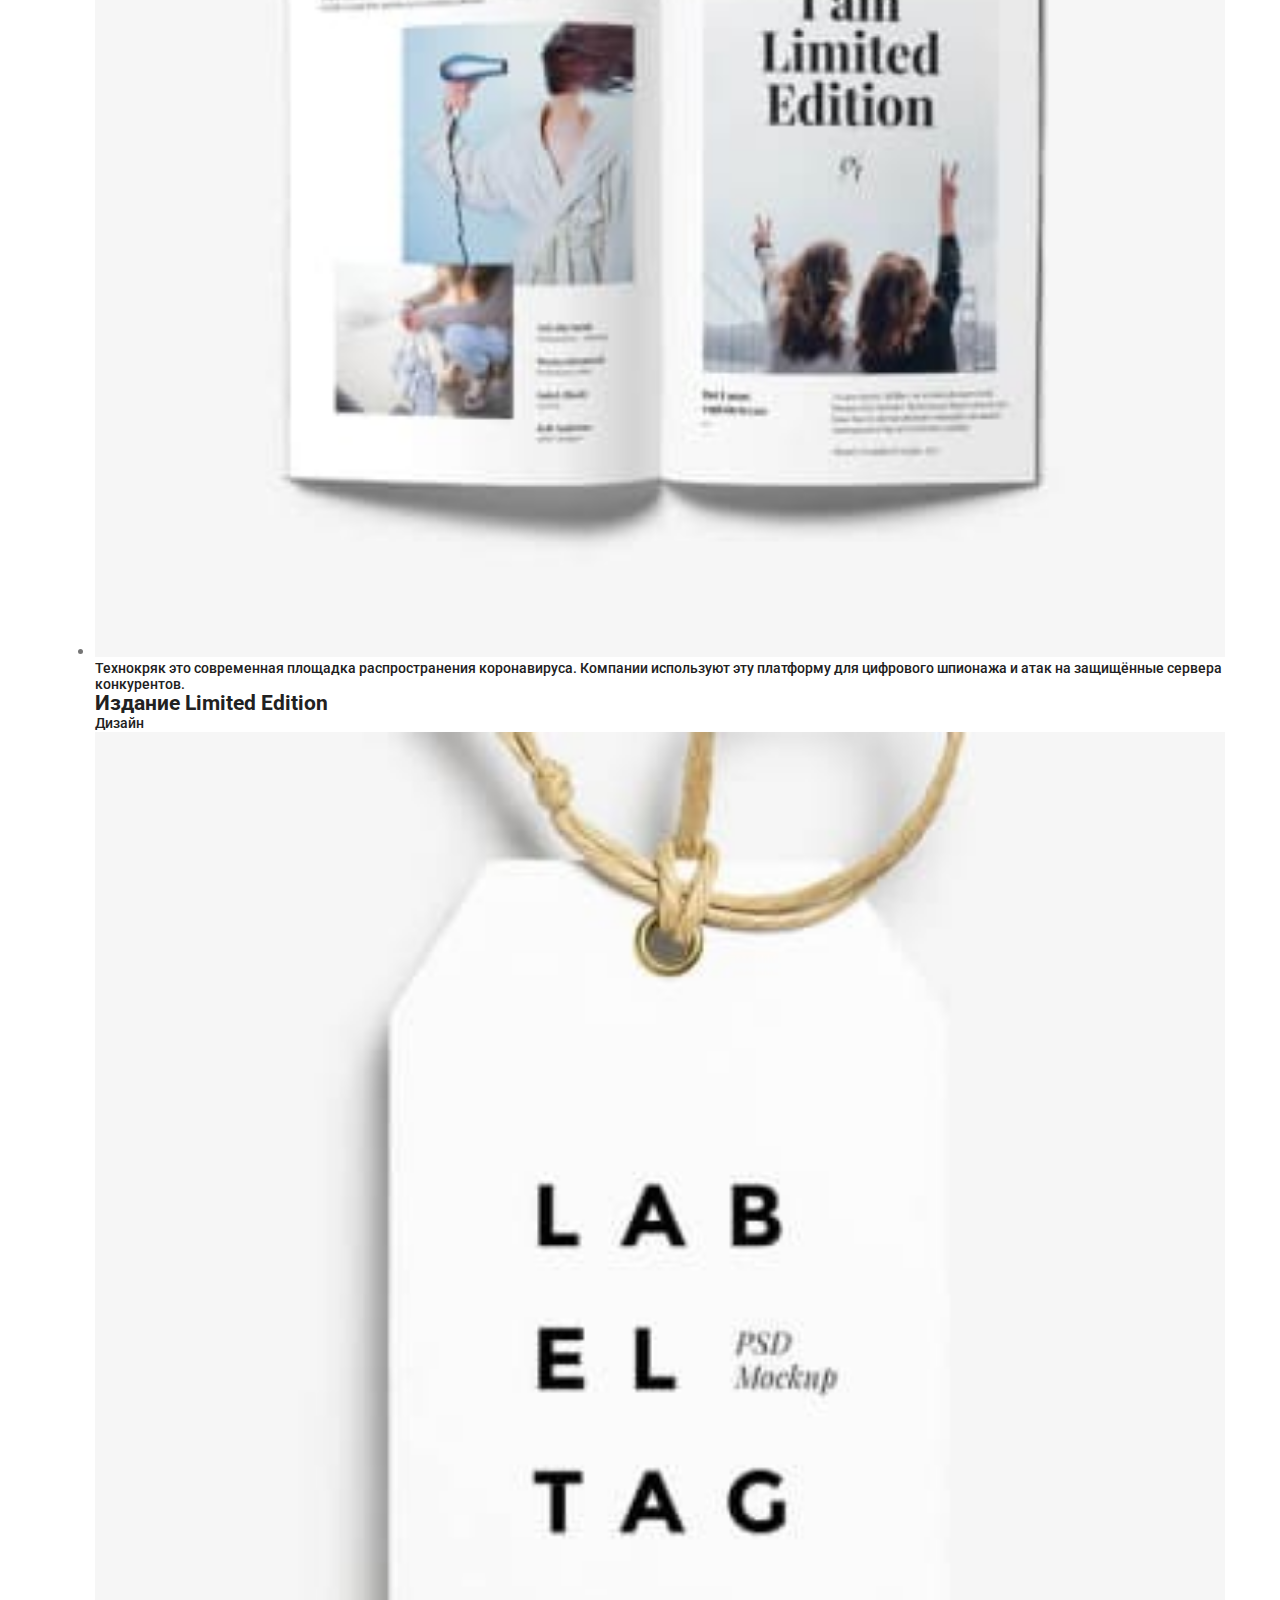
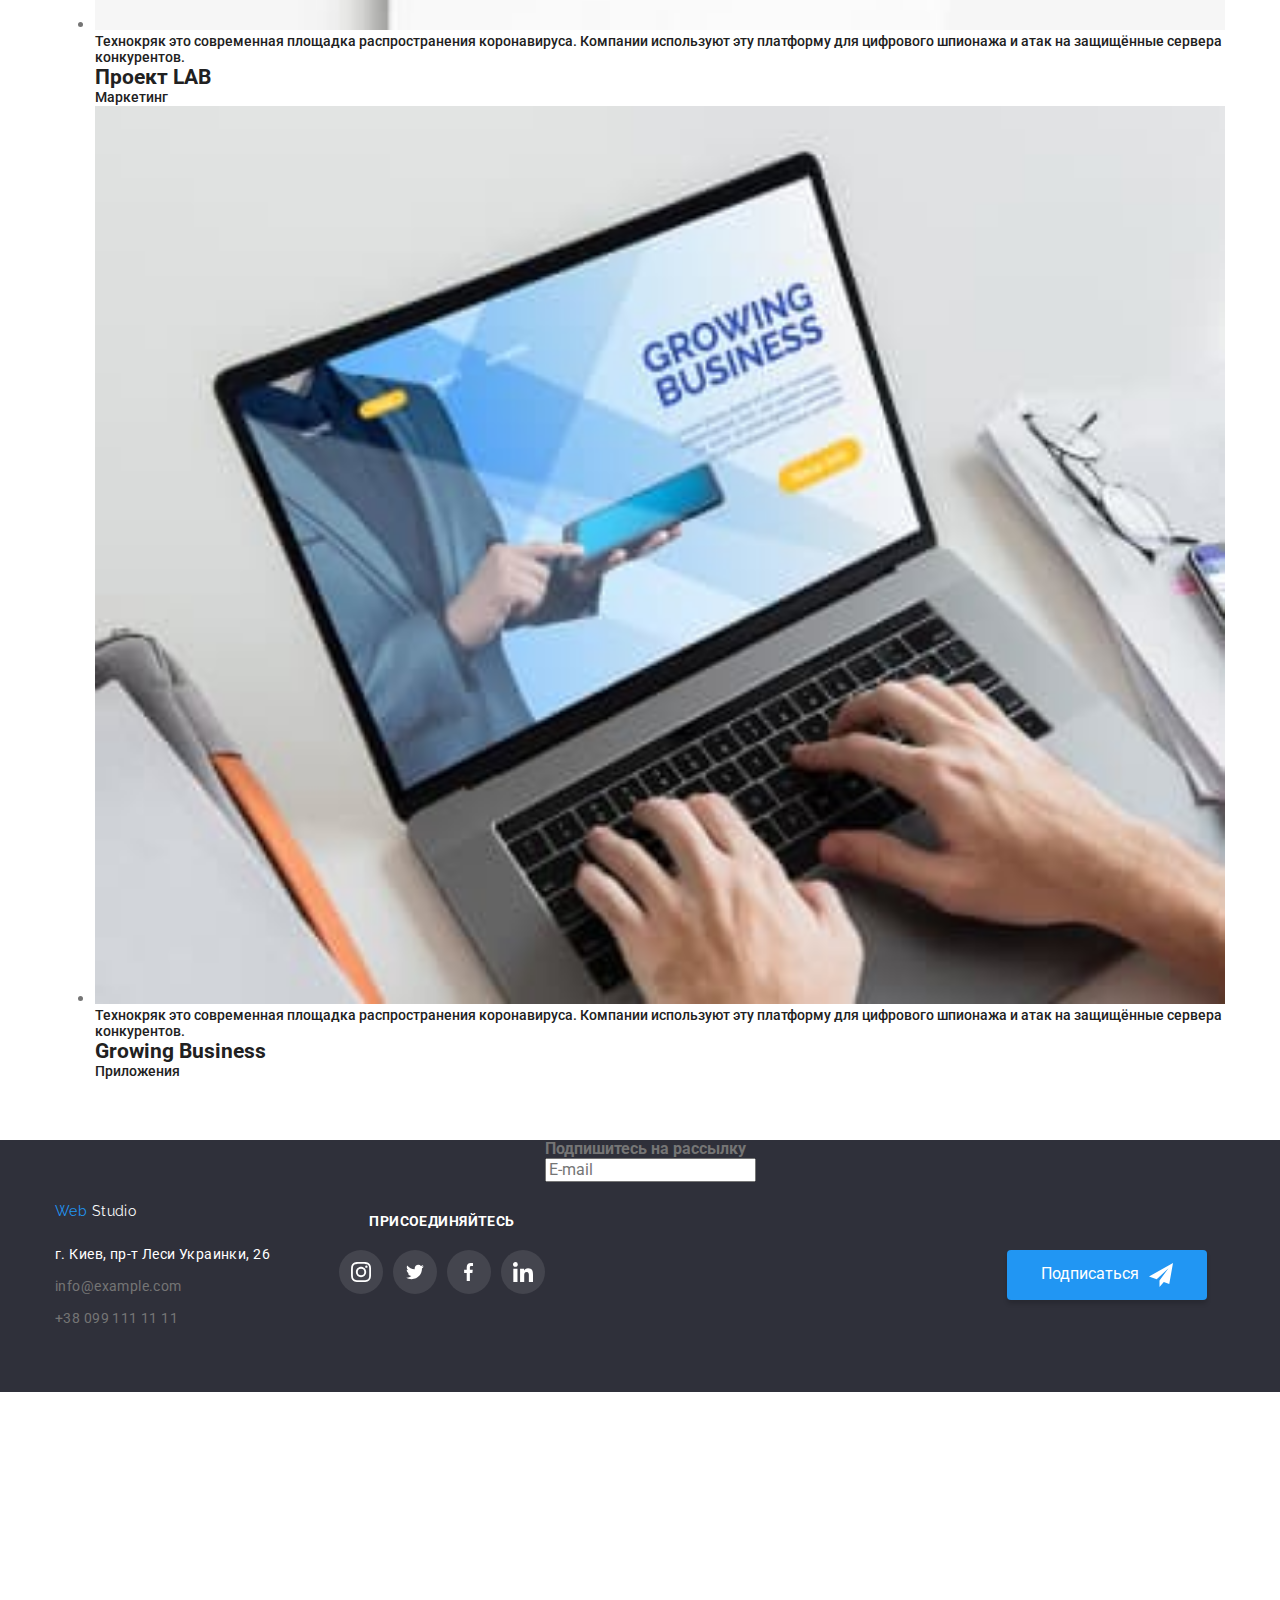
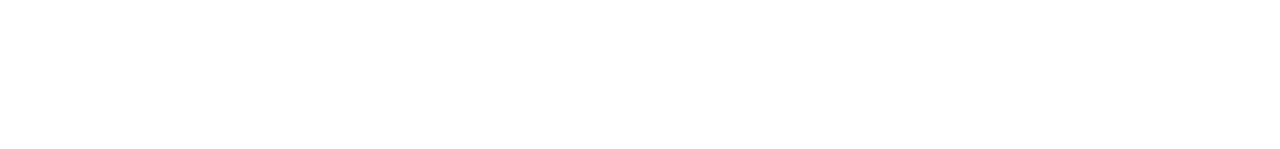
==== commit 5b827bf6: "Добавляет новые стили" ====
--- a/portfolio.html
+++ b/portfolio.html
@@ -23,7 +23,9 @@
           <span class="logo-black">Studio</span>
         </a>
         <ul class="site-nav list">
-          <li class="item"><a href="#" class="link border">Студия</a></li>
+          <li class="item">
+            <a href="./index.html" class="link border">Студия</a>
+          </li>
           <li class="item">
             <a href="./portfolio.html" class="link">Портфолио</a>
           </li>
--- a/css/main.min.css
+++ b/css/main.min.css
@@ -1,2 +1,2 @@
-body{background-color:#ffffff;color:#757575;font-family:'Roboto', sans-serif}.container{width:1200px;padding-left:15px;padding-right:15px;margin-left:auto;margin-right:auto}p{margin:0}h1,h2,h3,h4,h5,h6{margin:0}a.link{margin-right:0}.list{margin:0;padding:0}.page-header{border:1px solid #ececec}.logo{font-family:'Raleway', sans-serif;font-weight:700;font-size:26px;line-height:1.2;text-decoration:none}.logo-white{color:#fff}.logo-accent{color:#2196f3}.logo-black{color:#212121}.site-nav,.adress-nav{list-style:none}.site-nav{display:-webkit-box;display:-ms-flexbox;display:flex;-webkit-box-align:center;-ms-flex-align:center;align-items:center;margin-left:80px;padding-top:32px;padding-bottom:32px}.site-nav .link{color:#212121;font-weight:500;font-size:14px;line-height:1.14;text-decoration:none;-webkit-transition:250ms cubic-bezier(0.4, 0, 0.2, 1);transition:250ms cubic-bezier(0.4, 0, 0.2, 1)}.site-nav .link:hover,.site-nav .link:focus{color:#2196f3}.site-nav .item:not(:last-child){margin-right:50px}.adress-nav{display:-webkit-box;display:-ms-flexbox;display:flex;margin-left:auto;padding-top:32px;padding-bottom:32px}.adress-nav .link{display:-webkit-box;display:-ms-flexbox;display:flex;-webkit-box-align:center;-ms-flex-align:center;align-items:center;-webkit-transition:250ms cubic-bezier(0.4, 0, 0.2, 1);transition:250ms cubic-bezier(0.4, 0, 0.2, 1);font-weight:500;font-size:14px;line-height:1.14;text-decoration:none;color:#757575}.adress-nav .link:hover,.adress-nav .link:focus{color:#2196f3}.adress-nav .item:not(:first-child){margin-left:30px}.main-nav{display:-webkit-box;display:-ms-flexbox;display:flex;-webkit-box-align:center;-ms-flex-align:center;align-items:center}.main-nav .logo{display:block;padding-top:24px;padding-bottom:25px}.icon-message,.icon-telephone{margin-right:10px;-webkit-box-align:center;-ms-flex-align:center;align-items:center;fill:currentColor}.footer{background-color:#2f303a;margin-top:94px;height:252px}.footer ul{list-style:none}.footer .link{text-decoration:none}.footer .logo{display:block;padding-left:15px;margin-bottom:8px}.footer .container{width:1200px;padding-left:15px;padding-right:15px;margin-left:auto;margin-right:auto}.footer .flex-container{display:-webkit-box;display:-ms-flexbox;display:flex}.footer-adress{margin-top:60px}.footer-adress .list{margin-right:69px;padding-left:15px}.footer-adress .link{color:#757575;font-weight:400;font-size:14px;line-height:1.7;letter-spacing:0.03em;-webkit-transition:250ms cubic-bezier(0.4, 0, 0.2, 1);transition:250ms cubic-bezier(0.4, 0, 0.2, 1)}.footer-adress .link:hover,.footer-adress .link:focus{color:#2196f3}.footer-adress .text{font-weight:400;font-size:14px;line-height:1.7;letter-spacing:0.03em;color:#fff}.footer-adress .item:not(:last-child){margin-bottom:9px}.join{margin-right:94px;margin-top:72px}.join .title{font-weight:700;font-size:14px;line-height:1.14;letter-spacing:0.03em;text-transform:uppercase;color:#fff;margin-bottom:20px}.join .list{display:-webkit-box;display:-ms-flexbox;display:flex}.join .item:not(:last-child){margin-right:10px}.join .link{display:-webkit-box;display:-ms-flexbox;display:flex;-webkit-box-align:center;-ms-flex-align:center;align-items:center;-webkit-box-pack:center;-ms-flex-pack:center;justify-content:center;-webkit-transition:250ms cubic-bezier(0.4, 0, 0.2, 1);transition:250ms cubic-bezier(0.4, 0, 0.2, 1);border-radius:50%;background:rgba(255,255,255,0.1);width:44px;height:44px;margin-top:20px}.join .link:hover,.join .link:focus{color:#fff;background-color:#2196f3}.join .social{fill:#fff}.form .title{display:inline-block;margin-top:72px;margin-bottom:20px;font-family:Roboto, sans-serif;font-weight:700;font-size:14px;line-height:1.14;letter-spacing:0.03em;text-transform:uppercase;color:#fff}.form .input{border:1px solid rgba(255,255,255,0.3);-webkit-box-shadow:0px 4px 4px rgba(0,0,0,0.15);box-shadow:0px 4px 4px rgba(0,0,0,0.15);border-radius:4px;background:#2f303a;width:358px;height:50px;color:#fff}.form .email{width:358px;height:50px}.btn{display:-webkit-box;display:-ms-flexbox;display:flex;-webkit-box-align:center;-ms-flex-align:center;align-items:center;color:#fff;background:#2196f3;-webkit-box-shadow:0px 4px 4px rgba(0,0,0,0.15);box-shadow:0px 4px 4px rgba(0,0,0,0.15);border-radius:4px;width:200px;height:50px;border:none;padding-left:29px;margin-left:12px;margin-top:106px}.btn .icon-telegram{margin-left:10px}.hero{background-color:#000000;background-image:-webkit-gradient(linear, left top, right top, from(rgba(47,48,58,0.8)), to(rgba(47,48,58,0.8))),url("../img/hero.jpg");background-image:linear-gradient(to right, rgba(47,48,58,0.8), rgba(47,48,58,0.8)),url("../img/hero.jpg");background-repeat:no-repeat;background-size:cover;background-position:center;max-width:1600px;height:600px;margin-left:auto;margin-right:auto}.hero .container{width:1200px;text-align:center;margin-left:auto;margin-right:auto}.hero .title{color:#fff;font-weight:900;font-size:44px;line-height:1.36;text-transform:uppercase;text-align:center;margin-bottom:30px;padding-top:200px}.hero .button{display:inline-block;text-align:center;padding:10px 32px;background-color:#2196f3;color:#fff;text-decoration:none;font-weight:700;font-size:16px;line-height:1.9}.advantage{width:1200px;margin-left:auto;margin-right:auto;margin-bottom:94px;padding-left:15px;padding-right:15px}.advantage .list{display:-webkit-box;display:-ms-flexbox;display:flex;list-style:none}.advantage .item:not(:last-child){margin-right:30px}.advantage .vector{width:270px;height:120px;background:#f5f4fa;padding-top:25px;padding-bottom:25px}.advantage .vector-background{margin-top:94px;margin-bottom:30px}.advantage .title{color:#212121;font-weight:700;font-size:14px;line-height:1.14;text-transform:uppercase;margin-bottom:10px}.advantage .text{font-weight:400;font-size:14px;line-height:1.7}.work{width:1200px;padding-right:15px;padding-left:15px;margin-bottom:94px;margin-left:auto;margin-right:auto}.work .apps{position:relative}.work .list{display:-webkit-box;display:-ms-flexbox;display:flex;-webkit-box-pack:center;-ms-flex-pack:center;justify-content:center}.work .item:not(:last-child){margin-right:30px}.work .title{color:#212121;font-weight:700;font-size:36px;line-height:1.16;text-align:center;margin-bottom:50px}.work .text{position:absolute;bottom:0;left:0;display:-webkit-box;display:-ms-flexbox;display:flex;-webkit-box-align:center;-ms-flex-align:center;align-items:center;-webkit-box-pack:center;-ms-flex-pack:center;justify-content:center;background:rgba(47,48,58,0.8);width:370px;height:70px;color:#fff;font-weight:700;font-size:14px;line-height:1.14;text-transform:uppercase}.work .list{list-style:none}.features{background-color:#f5f4fa;margin-top:94px;min-width:1200px;height:702px;margin-left:auto;margin-right:auto;padding-left:15px;padding-right:15px}.features .title{color:#212121;font-weight:700;font-size:36px;line-height:1.16;text-align:center;margin-bottom:50px;padding-top:94px}.list-team{display:-webkit-box;display:-ms-flexbox;display:flex;-webkit-box-pack:center;-ms-flex-pack:center;justify-content:center;list-style:none;margin:0;padding:0}.list-team .name{color:#212121;font-weight:500;font-size:16px;line-height:1.18;text-align:center}.list-team .function{font-weight:400;font-size:16px;line-height:1.18;text-align:center}.list-team .link{text-decoration:none}.list-team .link:hover,.list-team .link:focus{color:#2196f3}.list-team .list-team{list-style:none}.list-team .link{display:-webkit-box;display:-ms-flexbox;display:flex;-webkit-box-align:center;-ms-flex-align:center;align-items:center;-webkit-box-pack:center;-ms-flex-pack:center;justify-content:center;border-radius:50%;width:44px;height:44px;-webkit-transition:250ms cubic-bezier(0.4, 0, 0.2, 1);transition:250ms cubic-bezier(0.4, 0, 0.2, 1);fill:#afb1b8}.list-team .link:hover,.list-team .link:focus{background-color:#2196f3;fill:#fff}.list-team .item-cards{-webkit-box-shadow:0px 2px 1px rgba(0,0,0,0.2),0px 1px 1px rgba(0,0,0,0.14),0px 1px 3px rgba(0,0,0,0.12);box-shadow:0px 2px 1px rgba(0,0,0,0.2),0px 1px 1px rgba(0,0,0,0.14),0px 1px 3px rgba(0,0,0,0.12);border-radius:0px 0px 4px 4px;margin-bottom:94px;width:270px;text-decoration:none}.list-team .item-cards:not(:last-child){margin-right:30px}.list-team .name{margin-top:30px;margin-bottom:10px}.list-team .function{margin-bottom:16px}.list-team .item:not(:last-child){margin-right:10px}.list-team .list-social{padding:0;margin-left:32px;margin-right:32px;padding-bottom:24px;display:-webkit-box;display:-ms-flexbox;display:flex;-webkit-box-align:center;-ms-flex-align:center;align-items:center;-webkit-box-pack:center;-ms-flex-pack:center;justify-content:center;list-style:none}.container-clients{width:1170px;margin-right:auto;margin-left:auto;padding-left:15px;padding-right:15px}.container-clients .list{display:-webkit-box;display:-ms-flexbox;display:flex;-webkit-box-pack:center;-ms-flex-pack:center;justify-content:center;-webkit-box-align:center;-ms-flex-align:center;align-items:center}.container-clients .item{display:-webkit-box;display:-ms-flexbox;display:flex;-webkit-box-align:center;-ms-flex-align:center;align-items:center;-webkit-box-pack:center;-ms-flex-pack:center;justify-content:center;width:170px;height:90px;border:1px solid #afb1b8;-webkit-box-sizing:border-box;box-sizing:border-box;border-radius:4px;-webkit-transition:250ms cubic-bezier(0.4, 0, 0.2, 1);transition:250ms cubic-bezier(0.4, 0, 0.2, 1)}.container-clients .item:not(:last-child){margin-right:30px}.container-clients .item:hover,.container-clients .item:focus{background-color:#2196f3}.container-clients .clients-logo{fill:#afb1b8}.container-clients .list{list-style:none}.clients .title{color:#212121;font-weight:700;font-size:36px;line-height:1.16;text-align:center;margin-bottom:50px;margin-top:94px}.portfolio{margin-top:93px;margin-left:auto;margin-right:auto}.portfolio .list-flex{-ms-flex-wrap:wrap;flex-wrap:wrap;display:-webkit-box;display:-ms-flexbox;display:flex}.portfolio .list-button{display:-webkit-box;display:-ms-flexbox;display:flex;-webkit-box-pack:center;-ms-flex-pack:center;justify-content:center}.portfolio .container{width:1170px;padding-left:15px;padding-right:15px;margin-left:auto;margin-right:auto}.portfolio .heading{display:none}.portfolio .button{font-family:inherit;color:#212121;font-weight:500;font-size:16px;line-height:1.6;border:0;background:#f5f4fa;border-radius:4px;padding:6px 22px}.portfolio .button:hover,.portfolio .button:focus{color:#fff;background-color:#2196f3}.portfolio .list{list-style:none}.portfolio .title{color:#212121;font-weight:700;font-size:18px;line-height:2;margin-top:20px;padding-right:24px;padding-left:24px}.portfolio .link{text-decoration:none}.portfolio .site{color:#757575;font-weight:400;font-size:16px;line-height:1.9;margin-top:4px;padding-bottom:20px;padding-left:24px;padding-right:24px}.portfolio .text{font-weight:normal;font-size:18px;line-height:1.55}.position-portfolio{position:relative;overflow:hidden}.position-portfolio .text{position:absolute;bottom:0;left:0;background:rgba(33,150,243,0.9);color:#fff;width:100%;height:100%;-webkit-transform:translateY(100%);transform:translateY(100%);-webkit-transition:-webkit-transform 250ms cubic-bezier(0.4, 0, 0.2, 1);transition:-webkit-transform 250ms cubic-bezier(0.4, 0, 0.2, 1);transition:transform 250ms cubic-bezier(0.4, 0, 0.2, 1);transition:transform 250ms cubic-bezier(0.4, 0, 0.2, 1), -webkit-transform 250ms cubic-bezier(0.4, 0, 0.2, 1);opacity:1}.position-portfolio:hover .text{background:rgba(33,150,243,0.9);color:#fff;-webkit-transform:translateY(0);transform:translateY(0);opacity:1}.list-button{margin-bottom:49px;padding:0;list-style:none}.list-button .item{border-radius:4px}.list-button .item:not(:last-child){margin-right:8px}.list-flex{list-style:none}.list-flex .text{display:block;padding-left:24px;padding-right:24px;padding-top:63px;padding-bottom:63px;margin:0;font-size:18px;line-height:1.56;letter-spacing:0.03em}.container .list-button+.list-button{margin-left:9px}.flex-item{border:1px solid #eeeeee}.flex-item{width:calc((100% - 60px) / 3)}.flex-item:nth-child(1){margin-right:30px;margin-bottom:30px}.flex-item:nth-child(2){margin-right:30px;margin-bottom:30px}.flex-item:nth-child(3){margin-bottom:30px}.flex-item:nth-child(4){margin-right:30px;margin-bottom:30px}.flex-item:nth-child(5){margin-right:30px;margin-bottom:30px}.flex-item:nth-child(6){margin-bottom:30px}.flex-item:nth-child(7){margin-right:30px}.flex-item:nth-child(8){margin-right:30px}.flex-item:hover{-webkit-box-shadow:1px 4px 6px rgba(0,0,0,0.16),0px 4px 4px rgba(0,0,0,0.06),0px 1px 1px rgba(0,0,0,0.12);box-shadow:1px 4px 6px rgba(0,0,0,0.16),0px 4px 4px rgba(0,0,0,0.06),0px 1px 1px rgba(0,0,0,0.12)}.backdrop{position:fixed;top:0;left:0;width:100%;height:100%;background:rgba(0,0,0,0.2)}.backdrop.is-hidden{opacity:0;pointer-events:none}.modal{position:absolute;top:50%;left:50%;-webkit-transform:translate(-50%, -50%);transform:translate(-50%, -50%);background:#ffffff;-webkit-box-shadow:0px 2px 1px rgba(0,0,0,0.2),0px 1px 1px rgba(0,0,0,0.14),0px 1px 3px rgba(0,0,0,0.12);box-shadow:0px 2px 1px rgba(0,0,0,0.2),0px 1px 1px rgba(0,0,0,0.14),0px 1px 3px rgba(0,0,0,0.12);border-radius:4px}.button-close{position:absolute;top:0;right:0}.button-submit{width:200px;height:50px;margin-left:165px;margin-top:30px;color:#fff;background:#188ce8;-webkit-box-shadow:0px 4px 4px rgba(0,0,0,0.15);box-shadow:0px 4px 4px rgba(0,0,0,0.15);border-radius:4px;border:0}.button-text{font-family:Roboto, sans-serif;font-weight:700;font-size:16px;line-height:1.87;letter-spacing:0.06em}.contract-text{font-weight:400;font-size:14px;line-height:1.7;letter-spacing:0.03em;color:#757575}textarea{width:448px;height:120px;resize:none}.comment-text{font-weight:400;font-size:14px;line-height:1.14;letter-spacing:0.01em;color:#757575}.form{width:528px;height:581px}.form-input{height:40px;width:448px}.form-email{display:-webkit-box;display:-ms-flexbox;display:flex}.form .text{display:inline-block;padding-right:40px;padding-top:40px;padding-left:40px;margin-bottom:30px;font-family:Roboto, sans-serif;font-weight:700;font-size:20px;line-height:1.15;letter-spacing:0.03em;color:#212121}.form-field{display:-webkit-box;display:-ms-flexbox;display:flex;-webkit-box-orient:vertical;-webkit-box-direction:normal;-ms-flex-direction:column;flex-direction:column;margin-bottom:28px;padding-left:40px;padding-right:40px}.form-label{position:absolute;top:50%;left:40px;-webkit-transform:translateY(-50%);transform:translateY(-50%);-webkit-transition:-webkit-transform 250ms cubic-bezier(0.4, 0, 0.2, 1);transition:-webkit-transform 250ms cubic-bezier(0.4, 0, 0.2, 1);transition:transform 250ms cubic-bezier(0.4, 0, 0.2, 1);transition:transform 250ms cubic-bezier(0.4, 0, 0.2, 1), -webkit-transform 250ms cubic-bezier(0.4, 0, 0.2, 1);font-family:Roboto, sans-serif;font-weight:400;font-size:14px;line-height:1.14;letter-spacing:0.01em;color:#757575}.form-field-position{position:relative;margin-bottom:28px}.form-field-comment{position:relative}.form-label-comment{position:absolute;top:12px;left:16px;font-family:Roboto, sans-serif;font-weight:400;font-size:14px;line-height:1.14;letter-spacing:0.01em;color:#757575}.form-input:focus+.form-label,.form-input:not(:placeholder-shown)+.form-label{-webkit-transform:translateY(-40px);transform:translateY(-40px)}.form-label-comment{-webkit-transition:-webkit-transform 250ms cubic-bezier(0.4, 0, 0.2, 1);transition:-webkit-transform 250ms cubic-bezier(0.4, 0, 0.2, 1);transition:transform 250ms cubic-bezier(0.4, 0, 0.2, 1);transition:transform 250ms cubic-bezier(0.4, 0, 0.2, 1), -webkit-transform 250ms cubic-bezier(0.4, 0, 0.2, 1)}textarea:focus+.form-label-comment,textarea:not(:placeholder-shown)+.form-label-comment{-webkit-transform:translateY(-35px);transform:translateY(-35px)}.icon-form{position:absolute;left:-19px;-webkit-transform:translateY(-50%);transform:translateY(-50%);top:50%;margin-right:10px}.icon-close{position:absolute;top:0;right:0;background:#ffffff;border:1px solid rgba(0,0,0,0.1);-webkit-box-sizing:border-box;box-sizing:border-box;border-radius:50%;margin-top:8px;margin-right:8px}.icon-close:hover{fill:#2196f3}.form-input:focus+.form-label,.form-input:not(:placeholder-shown)+.form-label{fill:#2196f3;color:#2196f3}.button-close{width:30px;height:30px;border:0;background-color:#ffffff}textarea:focus+.form-label-comment .comment-text,textarea:not(:placeholder-shown)+.form-label-comment .comment-text{color:#2196f3}.link-checkbox{text-decoration:underline;color:#2196f3}.label-checkbox{margin-left:54px}.wrapper-checkbox{position:relative}.check{position:absolute;left:54px;top:3px;display:inline-block;width:15px;height:15px;border:2px solid #212121;border-radius:4px}.checkbox-input:checked+.check{background-color:#2196f3;background-image:url(/img/check.svg);background-size:contain}.checkbox-input{width:15px}
+body{background-color:#ffffff;color:#757575;font-family:'Roboto', sans-serif}.container{width:1200px;padding-left:15px;padding-right:15px;margin-left:auto;margin-right:auto}p{margin:0}h1,h2,h3,h4,h5,h6{margin:0}a.link{margin-right:0}.list{margin:0;padding:0}.logo{font-family:'Raleway', sans-serif;font-weight:700;font-size:26px;line-height:1.2;text-decoration:none}.logo-white{color:#fff}.logo-accent{color:#2196f3}.logo-black{color:#212121}.site-nav,.adress-nav{list-style:none}.link{color:#212121;font-weight:500;font-size:14px;line-height:1.14;text-decoration:none;-webkit-transition:250ms cubic-bezier(0.4, 0, 0.2, 1);transition:250ms cubic-bezier(0.4, 0, 0.2, 1)}.link:hover,.link:focus{color:#2196f3}.page-header{border:1px solid #ececec}.footer{background-color:#2f303a;margin-top:60px;height:603px}@media screen and (min-width: 768px){.footer{height:463px}}@media screen and (min-width: 1200px){.footer{height:252px}}@media screen and (min-width: 768px){.footer .flex-container{display:-webkit-box;display:-ms-flexbox;display:flex;-ms-flex-wrap:wrap;flex-wrap:wrap}}.footer ul{list-style:none}.footer .link{text-decoration:none}.footer .logo{display:block}@media screen and (max-width: 1199px){.footer .logo{text-align:center}}.footer-adress{padding-top:60px}@media screen and (min-width: 768px) and (max-width: 1199px){.footer-adress{padding-left:61px;display:inline-block}}.footer-adress .list{margin-top:20px}@media screen and (max-width: 1199px){.footer-adress .list{text-align:center}}.footer-adress .link{color:#757575;font-weight:400;font-size:14px;line-height:1.7;letter-spacing:0.03em;-webkit-transition:250ms cubic-bezier(0.4, 0, 0.2, 1);transition:250ms cubic-bezier(0.4, 0, 0.2, 1)}.footer-adress .link:hover,.footer-adress .link:focus{color:#2196f3}.footer-adress .text{font-weight:400;font-size:14px;line-height:1.7;letter-spacing:0.03em;color:#fff}.footer-adress .item:not(:last-child){margin-bottom:8px}.form-footer{text-align:center}@media screen and (max-width: 1199px){.form-footer{margin-top:60px}}@media screen and (min-width: 1200px){.form-footer{padding-top:72px;margin-left:94px}}@media screen and (min-width: 768px) and (max-width: 1199px){.form-footer{margin-left:auto;margin-right:auto}}.form-footer .title{display:inline-block;font-family:Roboto, sans-serif;font-weight:700;font-size:14px;line-height:1.14;letter-spacing:0.03em;text-transform:uppercase;color:#fff}.form-footer .input{border:1px solid rgba(255,255,255,0.3);-webkit-box-shadow:0px 4px 4px rgba(0,0,0,0.15);box-shadow:0px 4px 4px rgba(0,0,0,0.15);border-radius:4px;background:#2f303a;height:50px;color:#fff;width:450px}@media screen and (min-width: 1200px){.form-footer .input{width:358px}}.form-footer .email{margin-top:20px}.btn{display:-webkit-box;display:-ms-flexbox;display:flex;-webkit-box-align:center;-ms-flex-align:center;align-items:center;-webkit-box-pack:center;-ms-flex-pack:center;justify-content:center;width:200px;height:50px;border:none;color:#fff;background:#2196f3;-webkit-box-shadow:0px 4px 4px rgba(0,0,0,0.15);box-shadow:0px 4px 4px rgba(0,0,0,0.15);border-radius:4px}@media screen and (min-width: 1200px){.btn{margin-top:110px;margin-left:12px}}@media screen and (max-width: 1199px){.btn{margin-top:20px;margin-left:auto;margin-right:auto}}.btn .icon-telegram{margin-left:10px}.join{text-align:center}@media screen and (min-width: 768px){.join{padding-top:72px;margin-left:69px}}@media screen and (max-width: 767px){.join{margin-top:60px}}@media screen and (min-width: 768px) and (max-width: 1199px){.join{padding-top:65px;margin-left:165px}}.join .title{font-weight:700;font-size:14px;line-height:1.14;letter-spacing:0.03em;text-transform:uppercase;color:#fff;margin-bottom:20px}.join .list{display:-webkit-box;display:-ms-flexbox;display:flex;-webkit-box-pack:center;-ms-flex-pack:center;justify-content:center}.join .item:not(:last-child){margin-right:10px}.join .link{display:-webkit-box;display:-ms-flexbox;display:flex;-webkit-box-align:center;-ms-flex-align:center;align-items:center;-webkit-box-pack:center;-ms-flex-pack:center;justify-content:center;-webkit-transition:250ms cubic-bezier(0.4, 0, 0.2, 1);transition:250ms cubic-bezier(0.4, 0, 0.2, 1);border-radius:50%;background:rgba(255,255,255,0.1);width:44px;height:44px;margin-top:20px}.join .link:hover,.join .link:focus{color:#fff;background-color:#2196f3}.join .social{fill:#fff}.hero{height:400px;background-color:#000000;background-image:-webkit-gradient(linear, left top, right top, from(rgba(47,48,58,0.8)), to(rgba(47,48,58,0.8))),url("../img/hero.jpg");background-image:linear-gradient(to right, rgba(47,48,58,0.8), rgba(47,48,58,0.8)),url("../img/hero.jpg");background-repeat:no-repeat;background-size:cover;background-position:center}@media screen and (min-width: 1200px){.hero{height:600px}}.hero .title{color:#fff;font-weight:900;font-size:26px;line-height:1.61;text-transform:uppercase;text-align:center;margin-bottom:30px;padding-top:118px;margin-top:0}@media screen and (min-width: 1200px){.hero .title{padding-top:200px;font-size:44px;line-height:1.36}}.hero .button{display:inline-block;padding:10px 32px;background-color:#2196f3;color:#fff;font-weight:700;font-size:16px;line-height:1.9;border:none;width:200px;margin-left:125px}@media screen and (min-width: 768px) and (max-width: 1199px){.hero .button{margin-left:284px}}@media screen and (min-width: 1200px){.hero .button{margin-left:490px}}.advantage{margin-top:60px}@media screen and (min-width: 1200px){.advantage{margin-top:94px}}.advantage .list{list-style:none}@media screen and (min-width: 768px){.advantage .list{display:-webkit-box;display:-ms-flexbox;display:flex;-ms-flex-wrap:wrap;flex-wrap:wrap}}@media screen and (min-width: 1200px){.advantage .list{-ms-flex-wrap:nowrap;flex-wrap:nowrap}}.advantage .vector{width:450px;height:120px;background:#f5f4fa;padding-top:25px;padding-bottom:25px}@media screen and (min-width: 768px){.advantage .vector{width:354px}}@media screen and (min-width: 1200px){.advantage .vector{width:270px}}.advantage .title{color:#212121;font-weight:700;font-size:14px;line-height:1.14;text-transform:uppercase;margin-top:30px;margin-bottom:10px}.advantage .text{font-weight:400;font-size:14px;line-height:1.7;margin-bottom:30px}@media screen and (min-width: 1200px){.advantage .item:not(:last-child){margin-right:30px}}@media screen and (min-width: 768px){.advantage .item{width:354px}}@media screen and (min-width: 768px) and (max-width: 1199px){.advantage .item:nth-child(1),.advantage .item:nth-child(3){margin-right:30px}}@media screen and (min-width: 1200px){.advantage .item{width:270px}}.work{margin-top:94px}.work .container{padding-bottom:94px}.work .item:not(:last-child){margin-right:30px}.work .list{list-style:none;display:-webkit-box;display:-ms-flexbox;display:flex}.work .text{position:absolute;bottom:0;left:0;display:-webkit-box;display:-ms-flexbox;display:flex;-webkit-box-align:center;-ms-flex-align:center;align-items:center;-webkit-box-pack:center;-ms-flex-pack:center;justify-content:center;margin:0;width:370px;height:70px;font-weight:700;font-size:14px;line-height:1.14;text-transform:uppercase;background:rgba(47,48,58,0.8);color:#fff}.work .apps{position:relative}.work .title{color:#212121;font-weight:700;font-size:36px;line-height:1.16;text-align:center;margin-bottom:50px}@media screen and (min-width: 0px){.work{display:none}}@media screen and (min-width: 1200px){.work{display:block}}.features{background-color:#f5f4fa}@media screen and (max-width: 1199px){.features{margin-top:60px}}@media screen and (min-width: 1200px){.features{margin-top:94px}}.features .title{color:#212121;font-weight:700;font-size:36px;line-height:1.16;text-align:center}.features .container{padding-top:60px;padding-bottom:60px}@media screen and (min-width: 1200px){.features .container{padding-top:94px;padding-bottom:94px}}.list-team{list-style:none;margin-top:30px;padding:0}@media screen and (min-width: 768px){.list-team{display:-webkit-box;display:-ms-flexbox;display:flex;-ms-flex-wrap:wrap;flex-wrap:wrap}}@media screen and (min-width: 1200px){.list-team{display:-webkit-box;display:-ms-flexbox;display:flex;margin-top:50px;margin-bottom:0}}.list-team .name{color:#212121;font-weight:500;font-size:16px;line-height:1.18;text-align:center;margin-top:30px}.list-team .function{font-weight:400;font-size:16px;line-height:1.18;text-align:center;margin-top:10px}.list-team .link{text-decoration:none;border-radius:50%;width:44px;height:44px;-webkit-transition:250ms cubic-bezier(0.4, 0, 0.2, 1);transition:250ms cubic-bezier(0.4, 0, 0.2, 1);fill:#afb1b8}.list-team .link:hover,.list-team .link:focus{color:#2196f3}.list-team .link:hover,.list-team .link:focus{background-color:#2196f3;fill:#fff}.list-team .item-cards{-webkit-box-shadow:0px 2px 1px rgba(0,0,0,0.2),0px 1px 1px rgba(0,0,0,0.14),0px 1px 3px rgba(0,0,0,0.12);box-shadow:0px 2px 1px rgba(0,0,0,0.2),0px 1px 1px rgba(0,0,0,0.14),0px 1px 3px rgba(0,0,0,0.12);border-radius:0px 0px 4px 4px;width:270px;text-decoration:none}@media screen and (max-width: 767px){.list-team .item-cards{margin-left:auto;margin-right:auto}}@media screen and (max-width: 767px){.list-team .item-cards:not(:last-child){margin-bottom:30px}}@media screen and (min-width: 768px) and (max-width: 1199px){.list-team .item-cards:nth-child(1),.list-team .item-cards:nth-child(2){margin-bottom:30px}}@media screen and (min-width: 1200px){.list-team .item-cards:not(:last-child){margin-right:30px}}@media screen and (min-width: 768px) and (max-width: 1199px){.list-team .item-cards:nth-child(1),.list-team .item-cards:nth-child(3){margin-right:30px}}.list-team .list-social{display:-webkit-box;display:-ms-flexbox;display:flex;-webkit-box-pack:center;-ms-flex-pack:center;justify-content:center;list-style:none;padding:0;margin-top:16px;padding-bottom:24px}.list-team .list-social .item:not(:last-child){margin-right:10px}.list-team .link{display:-webkit-box;display:-ms-flexbox;display:flex;-webkit-box-pack:center;-ms-flex-pack:center;justify-content:center;-webkit-box-align:center;-ms-flex-align:center;align-items:center}.clients .item{display:-webkit-box;display:-ms-flexbox;display:flex;-webkit-box-align:center;-ms-flex-align:center;align-items:center;-webkit-box-pack:center;-ms-flex-pack:center;justify-content:center;height:90px;border:1px solid #afb1b8;-webkit-box-sizing:border-box;box-sizing:border-box;border-radius:4px;-webkit-transition:250ms cubic-bezier(0.4, 0, 0.2, 1);transition:250ms cubic-bezier(0.4, 0, 0.2, 1)}@media screen and (min-width: 480px){.clients .item{width:210px}}@media screen and (min-width: 767px){.clients .item{width:226px}}@media screen and (min-width: 1200px){.clients .item{width:170px}}.clients .item:hover,.clients .item:focus{background-color:#2196f3}@media screen and (max-width: 767px){.clients .item:nth-child(1),.clients .item:nth-child(3){margin-right:30px;margin-bottom:30px}}@media screen and (max-width: 767px){.clients .item:nth-child(2),.clients .item:nth-child(4){margin-bottom:30px}}@media screen and (max-width: 767px) and (max-width: 1199px){.clients .item:nth-child(5){margin-right:30px}}@media screen and (min-width: 768px) and (max-width: 1199px){.clients .item:nth-child(1),.clients .item:nth-child(2),.clients .item:nth-child(4),.clients .item:nth-child(5){margin-right:30px}}@media screen and (min-width: 768px) and (max-width: 1199px){.clients .item:nth-child(-n+3){margin-bottom:30px}}@media screen and (min-width: 1200px){.clients .item{width:170px}}@media screen and (min-width: 1200px){.clients .item:not(:last-child){margin-right:30px}}.clients .title{color:#212121;font-weight:700;font-size:28px;line-height:1.17;text-align:center;margin-bottom:30px;letter-spacing:0.03em;padding-top:60px}.clients .list{display:-webkit-box;display:-ms-flexbox;display:flex;-ms-flex-wrap:wrap;flex-wrap:wrap;list-style:none}@media screen and (min-width: 1200px){.clients .list{-ms-flex-wrap:nowrap;flex-wrap:nowrap}}.clients-logo{fill:#afb1b8}.backdrop{position:fixed;top:0;left:0;width:100%;height:100%;background:rgba(0,0,0,0.2)}.backdrop.is-hidden{opacity:0;pointer-events:none}.modal{position:absolute;top:50%;left:50%;-webkit-transform:translate(-50%, -50%);transform:translate(-50%, -50%);background:#ffffff;-webkit-box-shadow:0px 2px 1px rgba(0,0,0,0.2),0px 1px 1px rgba(0,0,0,0.14),0px 1px 3px rgba(0,0,0,0.12);box-shadow:0px 2px 1px rgba(0,0,0,0.2),0px 1px 1px rgba(0,0,0,0.14),0px 1px 3px rgba(0,0,0,0.12);border-radius:4px}.button-close{position:absolute;top:0;right:0}.button-submit{width:200px;height:50px;margin-left:125px;margin-top:30px;color:#fff;background:#188ce8;-webkit-box-shadow:0px 4px 4px rgba(0,0,0,0.15);box-shadow:0px 4px 4px rgba(0,0,0,0.15);border-radius:4px;border:0}.button-text{font-family:Roboto, sans-serif;font-weight:700;font-size:16px;line-height:1.87;letter-spacing:0.06em}.form{width:450px;height:609px}.form-input{width:370px;height:40px}.form-email{display:-webkit-box;display:-ms-flexbox;display:flex}.form .text{display:inline-block;padding-right:40px;padding-top:40px;padding-left:40px;margin-bottom:30px;font-family:Roboto, sans-serif;font-weight:700;font-size:20px;line-height:1.15;letter-spacing:0.03em;color:#212121;text-align:center}.form-field{display:-webkit-box;display:-ms-flexbox;display:flex;-webkit-box-orient:vertical;-webkit-box-direction:normal;-ms-flex-direction:column;flex-direction:column;margin-bottom:28px;padding-left:40px;padding-right:40px}.form-label{position:absolute;top:50%;left:40px;-webkit-transform:translateY(-50%);transform:translateY(-50%);-webkit-transition:-webkit-transform 250ms cubic-bezier(0.4, 0, 0.2, 1);transition:-webkit-transform 250ms cubic-bezier(0.4, 0, 0.2, 1);transition:transform 250ms cubic-bezier(0.4, 0, 0.2, 1);transition:transform 250ms cubic-bezier(0.4, 0, 0.2, 1), -webkit-transform 250ms cubic-bezier(0.4, 0, 0.2, 1);font-family:Roboto, sans-serif;font-weight:400;font-size:14px;line-height:1.14;letter-spacing:0.01em;color:#757575}.form-field-position{position:relative;margin-bottom:28px}.form-field-comment{position:relative}.form-label-comment{position:absolute;top:12px;left:16px;font-family:Roboto, sans-serif;font-weight:400;font-size:14px;line-height:1.14;letter-spacing:0.01em;color:#757575}.form-input:focus+.form-label,.form-input:not(:placeholder-shown)+.form-label{-webkit-transform:translateY(-40px);transform:translateY(-40px)}.form-label-comment{-webkit-transition:-webkit-transform 250ms cubic-bezier(0.4, 0, 0.2, 1);transition:-webkit-transform 250ms cubic-bezier(0.4, 0, 0.2, 1);transition:transform 250ms cubic-bezier(0.4, 0, 0.2, 1);transition:transform 250ms cubic-bezier(0.4, 0, 0.2, 1), -webkit-transform 250ms cubic-bezier(0.4, 0, 0.2, 1)}textarea:focus+.form-label-comment,textarea:not(:placeholder-shown)+.form-label-comment{-webkit-transform:translateY(-35px);transform:translateY(-35px)}.icon-form{position:absolute;left:-19px;-webkit-transform:translateY(-50%);transform:translateY(-50%);top:50%;margin-right:10px}.icon-close{position:absolute;top:0;right:0;background:#ffffff;border:1px solid rgba(0,0,0,0.1);-webkit-box-sizing:border-box;box-sizing:border-box;border-radius:50%;margin-top:8px;margin-right:8px}.icon-close:hover{fill:#2196f3}.form-input:focus+.form-label,.form-input:not(:placeholder-shown)+.form-label{fill:#2196f3;color:#2196f3}.button-close{width:30px;height:30px;border:0;background-color:#ffffff}textarea:focus+.form-label-comment .comment-text,textarea:not(:placeholder-shown)+.form-label-comment .comment-text{color:#2196f3}.link-checkbox{text-decoration:underline;color:#2196f3}.label-checkbox{margin-left:64px}.wrapper-checkbox{position:relative}.check{position:absolute;left:64px;display:inline-block;width:15px;height:15px;border:2px solid #212121;border-radius:4px}.checkbox-input:checked+.check{background-color:#2196f3;background-image:url(/img/check.svg);background-size:contain}.checkbox-input{width:15px}.contract-text{font-weight:400;font-size:12px;line-height:1.16;letter-spacing:0.03em;color:#757575}textarea{width:370px;height:120px;resize:none}.comment-text{font-weight:400;font-size:14px;line-height:1.14;letter-spacing:0.01em;color:#757575}.container{margin-left:auto;margin-right:auto;padding-left:15px;padding-right:15px}@media screen and (min-width: 480px){.container{width:480px}}@media screen and (min-width: 768px){.container{width:768px}}@media screen and (min-width: 1200px){.container{width:1200px}}
 /*# sourceMappingURL=main.min.css.map */